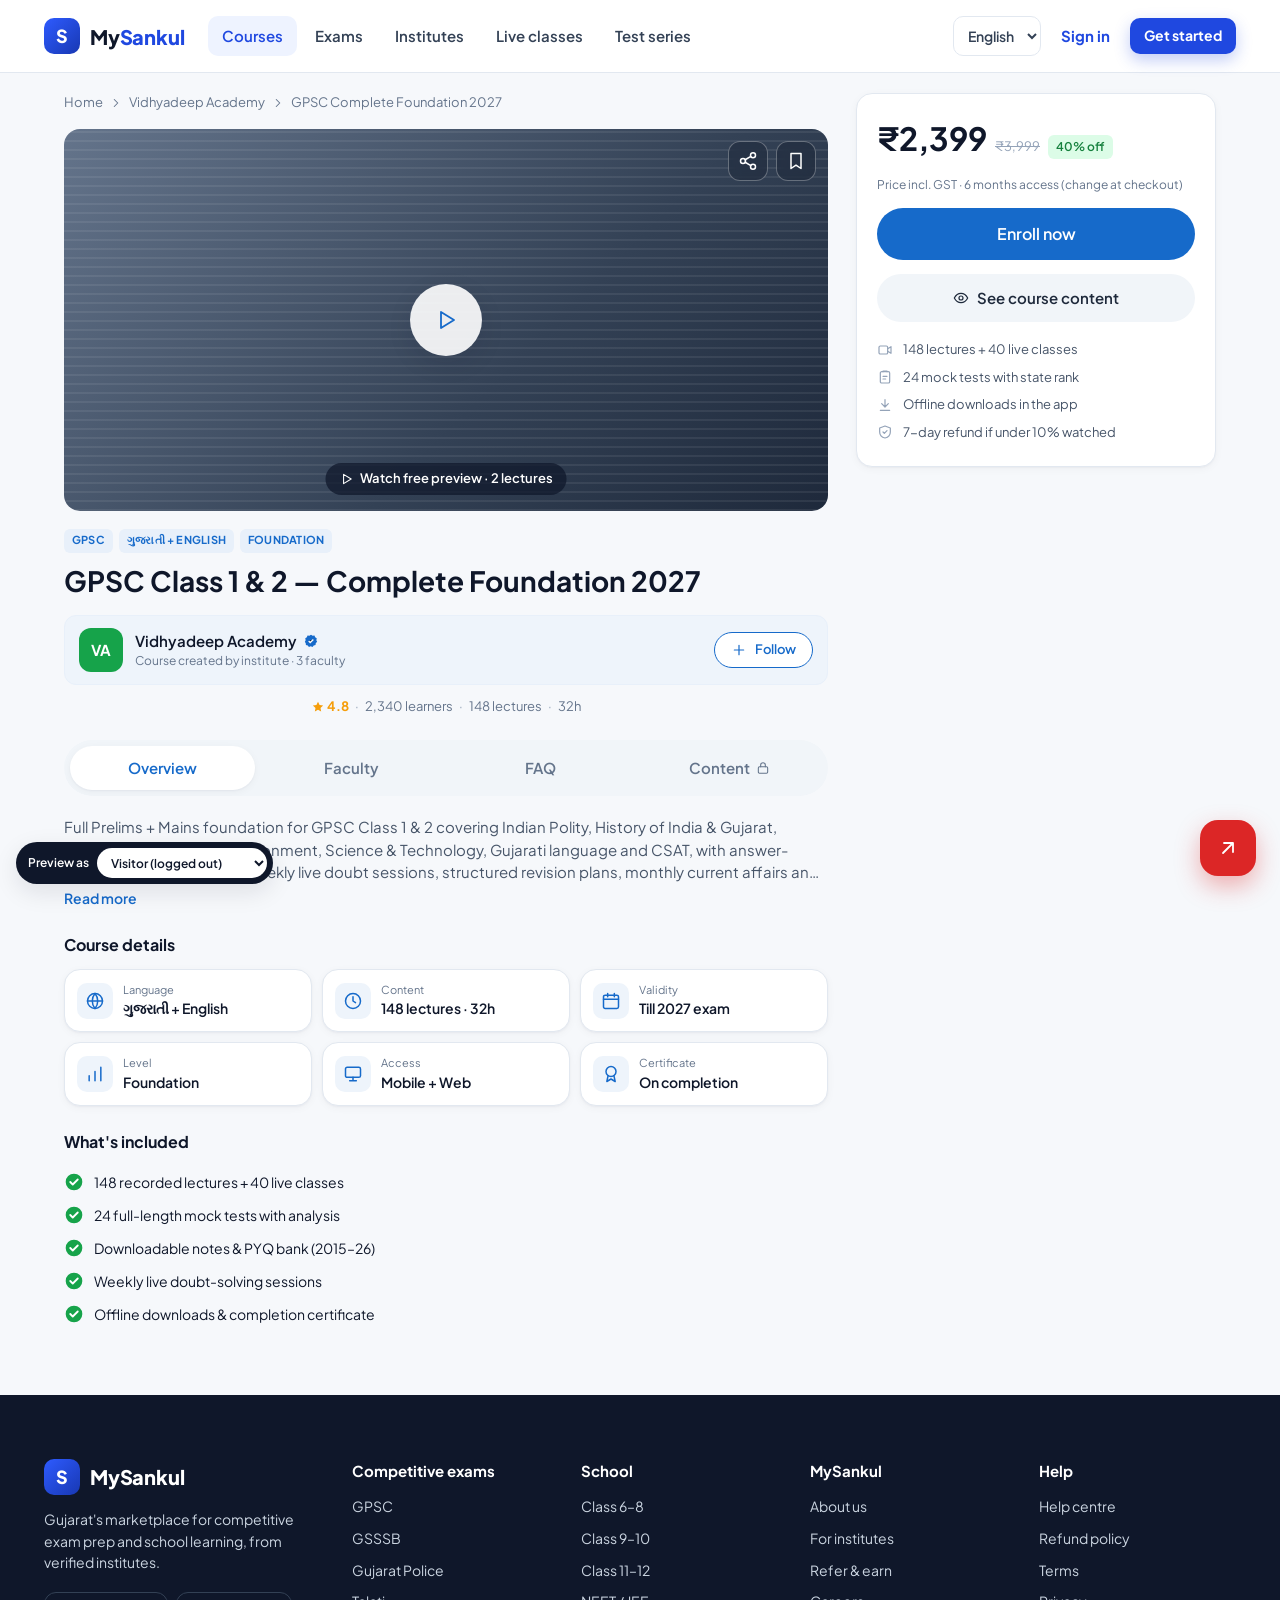
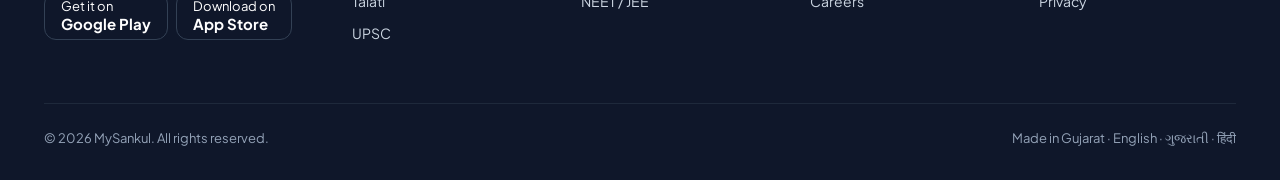
==== course.html @ 9d79526a "Add files via upload" ====
<!DOCTYPE html>
<html lang="en">
<head>
<meta charset="utf-8">
<meta name="viewport" content="width=device-width, initial-scale=1">
<title>GPSC Class 1 & 2 — Complete Foundation 2027 · MySankul</title>
<meta name="description" content="Live + recorded GPSC foundation course by Vidhyadeep Academy — 148 lectures, notes, mock tests.">
<link rel="preconnect" href="https://fonts.googleapis.com">
<link rel="preconnect" href="https://fonts.gstatic.com" crossorigin>
<link href="https://fonts.googleapis.com/css2?family=Plus+Jakarta+Sans:wght@400;500;600;700&display=swap" rel="stylesheet">
<style>
/* ==========================================================
   MySankul — App design system (web)
   Source of truth: MySankul student mobile app screens.
   Scope: profile.html, institute.html, signin.html ONLY.

   COLOR RULES (one system, no extras)
   - Blue   #166ACA  → every action: buttons, links, selected tabs, toggles, focus
   - Green  #15803D  → institute identity (header) + success (verified, paid, % off, valid till)
   - Red    #DC2626  → danger / failed / errors + SkillSankul entry point
   - Amber  #F59E0B  → ratings stars, pending, "Top rated", warnings
   - Purple #7C3AED  → "Purchased" state only
   - Slate  neutrals → all text, borders, surfaces
   TYPE: Plus Jakarta Sans · 12/13/14/16/18/20/24/28/32 (whole numbers) · 500/600/700
   ICONS: one line set · 24 grid · 1.8 stroke · round caps
   ========================================================== */

:root {
  /* Blue — primary action */
  --blue-50:  #EEF4FB;
  --blue-100: #E8F0FA;
  --blue-200: #D0E1F4;
  --blue-600: #166ACA;
  --blue-700: #1257A8;
  --blue-800: #0F4A8F;

  /* Green — institute + success */
  --green-50:  #E8F2EC;
  --green-100: #DCFCE7;
  --green-600: #16A34A;
  --green-700: #15803D;

  /* Red — danger */
  --red-50:  #FEF2F2;
  --red-100: #FEE2E2;
  --red-600: #DC2626;
  --red-700: #B91C1C;

  /* Amber — rating / pending / warning */
  --amber-50:  #FFFBEB;
  --amber-100: #FEF3C7;
  --amber-400: #FBBF24;
  --amber-500: #F59E0B;
  --amber-800: #92400E;

  /* Purple — purchased only */
  --purple-50:  #F5F3FF;
  --purple-600: #7C3AED;

  /* Slate — text, lines, surfaces */
  --slate-900: #0F172A;
  --slate-800: #1E293B;
  --slate-600: #475569;
  --slate-500: #64748B;
  --slate-400: #94A3B8;
  --slate-200: #E2E8F0;
  --slate-100: #F1F5F9;
  --bg:        #F6F8FB;
  --white:     #FFFFFF;

  --font: "Plus Jakarta Sans", system-ui, -apple-system, "Segoe UI", sans-serif;

  --r-8: 8px; --r-12: 12px; --r-16: 16px; --r-20: 20px; --pill: 999px;
  --shadow-card: 0 1px 2px rgba(15, 23, 42, .04), 0 2px 8px rgba(15, 23, 42, .04);
  --shadow-float: 0 8px 24px rgba(15, 23, 42, .10);
  --header-h: 72px;
  --container: 1200px;
}

*, *::before, *::after { box-sizing: border-box; }
[hidden] { display: none !important; }
html { -webkit-text-size-adjust: 100%; scroll-behavior: smooth; }
body { margin: 0; font-family: var(--font); font-size: 14px; line-height: 1.5; color: var(--slate-900); background: var(--bg); -webkit-font-smoothing: antialiased; }
img, svg { display: block; max-width: 100%; }
a { color: inherit; text-decoration: none; }
button { font: inherit; color: inherit; background: none; border: 0; cursor: pointer; padding: 0; }
input, select, textarea { font: inherit; color: inherit; }
h1, h2, h3, h4, p { margin: 0; }
ul { list-style: none; margin: 0; padding: 0; }
:focus-visible { outline: 3px solid var(--blue-200); outline-offset: 2px; border-radius: 8px; }
.sr-only { position: absolute; width: 1px; height: 1px; overflow: hidden; clip: rect(0 0 0 0); white-space: nowrap; }
.skip-link { position: absolute; left: 16px; top: -60px; z-index: 100; background: var(--slate-900); color: #fff; padding: 10px 16px; border-radius: var(--r-8); }
.skip-link:focus { top: 12px; }
.container { width: 100%; max-width: var(--container); margin: 0 auto; padding: 0 24px; }

/* ---------- Icons ---------- */
.icon { width: 20px; height: 20px; flex: none; fill: none; stroke: currentColor; stroke-width: 1.8; stroke-linecap: round; stroke-linejoin: round; }
.icon-14 { width: 14px; height: 14px; }
.icon-16 { width: 16px; height: 16px; }
.icon-24 { width: 24px; height: 24px; }
.star { color: var(--amber-500); fill: var(--amber-500); stroke: none; }
.tick { width: 16px; height: 16px; color: var(--blue-600); flex: none; } /* verified institute tick = blue, as in app */

/* ---------- Type ---------- */
.t-32 { font-size: 32px; line-height: 1.2; font-weight: 700; letter-spacing: -.01em; }
.t-28 { font-size: 28px; line-height: 1.25; font-weight: 700; letter-spacing: -.01em; }
.t-24 { font-size: 24px; line-height: 1.3; font-weight: 700; }
.t-20 { font-size: 20px; line-height: 1.35; font-weight: 700; }
.t-18 { font-size: 18px; line-height: 1.4; font-weight: 700; }
.t-16 { font-size: 16px; line-height: 1.45; font-weight: 600; }
.t-14 { font-size: 14px; }
.t-13 { font-size: 13px; }
.t-12 { font-size: 12px; }
.w-500 { font-weight: 500; } .w-600 { font-weight: 600; } .w-700 { font-weight: 700; }
.c-900 { color: var(--slate-900); } .c-600 { color: var(--slate-600); } .c-500 { color: var(--slate-500); } .c-400 { color: var(--slate-400); }
.c-blue { color: var(--blue-600); } .c-green { color: var(--green-700); } .c-red { color: var(--red-600); }
.sec-label { font-size: 12px; font-weight: 700; letter-spacing: .04em; text-transform: uppercase; color: var(--slate-500); }
.sec-rule { display: flex; align-items: center; gap: 12px; font-size: 16px; font-weight: 600; color: var(--blue-600); }
.sec-rule::before, .sec-rule::after { content: ""; flex: 1; height: 1px; background: var(--slate-200); }
.strike { text-decoration: line-through; color: var(--slate-400); font-size: 13px; }
.dot-sep::before { content: "·"; margin: 0 6px; color: var(--slate-400); }

/* ---------- Buttons (pill, as in app) ---------- */
.btn {
  display: inline-flex; align-items: center; justify-content: center; gap: 8px;
  height: 48px; padding: 0 24px; border-radius: var(--pill);
  font-size: 15px; font-weight: 600; white-space: nowrap;
  transition: background .15s ease, color .15s ease, border-color .15s ease, opacity .15s;
}
.btn:disabled, .btn[aria-disabled="true"] { cursor: not-allowed; }
.btn-primary { background: var(--blue-600); color: #fff; }
.btn-primary:hover:not(:disabled) { background: var(--blue-700); }
.btn-primary:disabled { background: var(--slate-100); color: var(--slate-400); }
.btn-soft { background: var(--slate-100); color: var(--slate-800); }
.btn-soft:hover { background: var(--slate-200); }
.btn-outline { background: #fff; color: var(--slate-800); border: 1px solid var(--slate-200); }
.btn-outline:hover { border-color: var(--blue-200); color: var(--blue-600); }
.btn-blue-outline { background: #fff; color: var(--blue-600); border: 1.5px solid var(--blue-600); }
.btn-danger { background: var(--red-600); color: #fff; }
.btn-danger:hover { background: var(--red-700); }
.btn-lg { height: 52px; font-size: 16px; }
.btn-sm { height: 36px; padding: 0 16px; font-size: 13px; }
.btn-block { width: 100%; }
.link { color: var(--blue-600); font-weight: 600; display: inline-flex; align-items: center; gap: 4px; }
.link:hover { text-decoration: underline; }
.link-red { color: var(--red-600); font-weight: 600; }

/* ---------- Status chips ---------- */
.chip-s {
  display: inline-flex; align-items: center; gap: 4px; height: 24px; padding: 0 8px; border-radius: 6px;
  font-size: 12px; font-weight: 600; white-space: nowrap;
}
.chip-s .icon { width: 14px; height: 14px; }
.chip-s.caps { text-transform: uppercase; letter-spacing: .02em; font-size: 11px; font-weight: 700; }
.s-green  { background: var(--green-100); color: var(--green-700); }
.s-blue   { background: var(--blue-100);  color: var(--blue-600); }
.s-purple { background: var(--purple-50); color: var(--purple-600); }
.s-red    { background: var(--red-100);   color: var(--red-600); }
.s-amber  { background: var(--amber-100); color: var(--amber-800); }
.s-gold   { background: var(--amber-400); color: #78350F; }
.s-slate  { background: var(--slate-100); color: var(--slate-600); }

/* Filter pills (All / Courses / …) */
.pills { display: flex; gap: 8px; flex-wrap: wrap; }
.pill {
  height: 36px; padding: 0 16px; border-radius: var(--pill); border: 1px solid var(--slate-200); background: #fff;
  font-size: 13px; font-weight: 600; color: var(--slate-600); display: inline-flex; align-items: center; gap: 6px;
}
.pill:hover { border-color: var(--blue-200); color: var(--blue-600); }
.pill[aria-pressed="true"] { background: var(--blue-600); border-color: var(--blue-600); color: #fff; }

/* Segmented tabs (Courses 42 / Faculty 12 …) */
.seg-tabs { display: flex; gap: 4px; padding: 6px; background: var(--slate-100); border-radius: var(--pill); overflow-x: auto; scrollbar-width: none; }
.seg-tabs::-webkit-scrollbar { display: none; }
.seg-tab {
  flex: 1; min-width: max-content; height: 44px; padding: 0 20px; border-radius: var(--pill);
  font-size: 15px; font-weight: 600; color: var(--slate-500); display: inline-flex; align-items: center; justify-content: center; gap: 6px;
}
.seg-tab .n { font-size: 13px; font-weight: 600; color: var(--slate-400); }
.seg-tab:hover { color: var(--slate-800); }
.seg-tab[aria-selected="true"] { background: #fff; color: var(--blue-600); box-shadow: var(--shadow-card); }
[role="tabpanel"][hidden] { display: none; }

/* ---------- Surfaces ---------- */
.card { background: #fff; border: 1px solid var(--slate-200); border-radius: var(--r-16); box-shadow: var(--shadow-card); }
.card-p { padding: 20px; }
.divider { height: 1px; background: var(--slate-200); border: 0; margin: 0; }

/* Initials tiles */
.tile {
  width: 44px; height: 44px; border-radius: var(--r-12); flex: none;
  display: grid; place-items: center; color: #fff; font-weight: 700; font-size: 15px;
  background: linear-gradient(160deg, #1E7FE0, var(--blue-700));
}
.tile.green { background: var(--green-600); }
.tile-sm { width: 22px; height: 22px; border-radius: 6px; font-size: 10px; }
.tile-lg { width: 64px; height: 64px; border-radius: var(--r-16); font-size: 22px; }
.tile-xl { width: 88px; height: 88px; border-radius: var(--r-20); font-size: 30px; }
.avatar { width: 40px; height: 40px; border-radius: 50%; flex: none; display: grid; place-items: center; font-weight: 700; font-size: 14px; background: var(--blue-100); color: var(--blue-600); }
.avatar-56 { width: 56px; height: 56px; font-size: 18px; }

/* Icon tile (menu rows) — single tint for every row */
.ic-tile { width: 36px; height: 36px; border-radius: 10px; display: grid; place-items: center; background: var(--blue-50); color: var(--blue-600); flex: none; }
.ic-tile.red { background: var(--red-50); color: var(--red-600); }
.ic-tile.green { background: var(--green-100); color: var(--green-700); }

/* Thumbnails */
.thumb-sq { width: 64px; height: 64px; border-radius: var(--r-12); flex: none; background: linear-gradient(160deg, #2A9BF0 0%, var(--blue-600) 55%, var(--blue-800) 100%); }
.cover {
  position: relative; overflow: hidden;
  background:
    repeating-linear-gradient(0deg, rgba(255,255,255,.07) 0 2px, transparent 2px 9px),
    linear-gradient(135deg, #64748B 0%, #334155 60%, #1E293B 100%);
}
.cover-blue { background: linear-gradient(160deg, #2A9BF0 0%, var(--blue-600) 55%, var(--blue-800) 100%); }

/* Progress */
.bar { height: 6px; border-radius: var(--pill); background: var(--slate-100); overflow: hidden; }
.bar > span { display: block; height: 100%; border-radius: inherit; background: var(--blue-600); }
.bar.green > span { background: var(--green-600); }

/* ---------- Forms ---------- */
.field { display: flex; flex-direction: column; gap: 6px; }
.field > label { font-size: 12px; font-weight: 600; color: var(--slate-600); text-transform: uppercase; letter-spacing: .03em; }
.field > label .req { color: var(--red-600); }
.input, .select {
  height: 48px; width: 100%; border: 1px solid var(--slate-200); border-radius: var(--r-12); background: #fff; padding: 0 14px;
  font-size: 15px; color: var(--slate-900); transition: border-color .15s, box-shadow .15s;
}
.input::placeholder { color: var(--slate-400); }
.input:focus, .select:focus { outline: none; border-color: var(--blue-600); box-shadow: 0 0 0 4px var(--blue-100); }
.input.is-error { border-color: var(--red-600); box-shadow: 0 0 0 4px var(--red-50); }
.input:disabled { background: var(--slate-100); color: var(--slate-500); }
.help { font-size: 12px; color: var(--slate-500); }
.help.err { color: var(--red-600); font-weight: 600; display: flex; gap: 4px; align-items: center; }
.search { position: relative; }
.search .icon { position: absolute; left: 14px; top: 50%; transform: translateY(-50%); color: var(--slate-400); }
.search .input { padding-left: 44px; }

.switch { position: relative; width: 44px; height: 26px; flex: none; }
.switch input { position: absolute; inset: 0; opacity: 0; margin: 0; cursor: pointer; z-index: 1; }
.switch span { position: absolute; inset: 0; border-radius: var(--pill); background: var(--slate-200); transition: background .15s; }
.switch span::after { content: ""; position: absolute; top: 3px; left: 3px; width: 20px; height: 20px; border-radius: 50%; background: #fff; box-shadow: 0 1px 2px rgba(15,23,42,.2); transition: transform .15s; }
.switch input:checked + span { background: var(--blue-600); }
.switch input:checked + span::after { transform: translateX(18px); }
.switch input:focus-visible + span { outline: 3px solid var(--blue-200); outline-offset: 2px; }

/* ---------- Header (these pages) ---------- */
.hdr { position: sticky; top: 0; z-index: 50; background: #fff; border-bottom: 1px solid var(--slate-200); }
.hdr .container { height: var(--header-h); display: flex; align-items: center; gap: 24px; }
.brand { display: flex; align-items: center; gap: 10px; font-size: 18px; font-weight: 700; color: var(--slate-900); }
.brand-mark { width: 32px; height: 32px; border-radius: 10px; background: var(--blue-600); color: #fff; display: grid; place-items: center; font-size: 16px; font-weight: 700; }
.hdr-nav { display: flex; gap: 4px; }
.hdr-nav a { height: 40px; padding: 0 14px; border-radius: var(--pill); display: inline-flex; align-items: center; font-size: 14px; font-weight: 600; color: var(--slate-600); }
.hdr-nav a:hover { background: var(--slate-100); color: var(--slate-900); }
.hdr-nav a[aria-current="page"] { background: var(--blue-50); color: var(--blue-600); }
.hdr-search { flex: 1; max-width: 380px; }
.hdr-search .input { height: 40px; border-radius: var(--pill); background: var(--bg); font-size: 14px; }
.hdr-actions { margin-left: auto; display: flex; align-items: center; gap: 8px; }
.icon-btn { width: 40px; height: 40px; border-radius: 50%; display: grid; place-items: center; color: var(--slate-600); position: relative; }
.icon-btn:hover { background: var(--slate-100); }
.icon-btn .badge-dot { position: absolute; top: 9px; right: 10px; width: 8px; height: 8px; border-radius: 50%; background: var(--red-600); border: 2px solid #fff; }
.hdr .avatar { width: 36px; height: 36px; background: var(--blue-600); color: #fff; }

/* ---------- Toast (3 variants, as in app) ---------- */
.toast {
  position: fixed; left: 50%; bottom: 24px; z-index: 120; transform: translate(-50%, 16px); opacity: 0; pointer-events: none;
  display: flex; align-items: center; gap: 10px; max-width: calc(100% - 32px); width: max-content;
  padding: 12px 16px; border-radius: var(--r-12); font-size: 14px; font-weight: 600; box-shadow: var(--shadow-float);
  transition: opacity .2s, transform .2s;
}
.toast.show { opacity: 1; transform: translate(-50%, 0); }
.toast.success { background: var(--green-700); color: #fff; }
.toast.warn { background: var(--amber-100); color: var(--amber-800); border: 1px solid #FDE68A; }
.toast.error { background: var(--red-100); color: var(--red-700); border: 1px solid #FECACA; }
.toast.info { background: var(--slate-900); color: #fff; }

/* ---------- Sheet / modal (bottom sheet on mobile) ---------- */
.sheet-bg { position: fixed; inset: 0; z-index: 100; background: rgba(15, 23, 42, .45); display: none; align-items: center; justify-content: center; padding: 16px; }
.sheet-bg.open { display: flex; }
.sheet { width: 100%; max-width: 440px; background: #fff; border-radius: var(--r-20); padding: 28px 24px 24px; text-align: center; box-shadow: var(--shadow-float); animation: sheetIn .22s ease; max-height: calc(100vh - 32px); overflow: auto; }
.sheet.left { text-align: left; }
.sheet .warn-ic { width: 56px; height: 56px; border-radius: 16px; margin: 0 auto 16px; display: grid; place-items: center; background: var(--red-50); color: var(--red-600); }
.sheet h2 { font-size: 20px; font-weight: 700; }
.sheet p.body { font-size: 14px; color: var(--slate-600); margin-top: 8px; }
.sheet .note { margin-top: 16px; padding: 12px 14px; border-radius: var(--r-12); background: var(--red-50); color: var(--red-700); font-size: 13px; font-weight: 600; border: 1px solid var(--red-100); }
.sheet .actions { display: flex; flex-direction: column; gap: 10px; margin-top: 20px; }
@keyframes sheetIn { from { opacity: 0; transform: translateY(12px); } to { opacity: 1; transform: none; } }
@media (max-width: 600px) {
  .sheet-bg { align-items: flex-end; padding: 0; }
  .sheet { max-width: none; border-radius: 24px 24px 0 0; padding-bottom: 32px; }
  .sheet::before { content: ""; display: block; width: 40px; height: 4px; border-radius: 4px; background: var(--slate-200); margin: -12px auto 20px; }
}

/* SkillSankul entry (red) */
.fab { position: fixed; right: 24px; bottom: 24px; z-index: 40; width: 56px; height: 56px; border-radius: 18px; background: var(--red-600); color: #fff; display: grid; place-items: center; box-shadow: 0 10px 24px rgba(220, 38, 38, .35); }
.fab:hover { background: var(--red-700); }

@media (max-width: 960px) {
  .hdr-nav, .hdr-search { display: none; }
}
@media (max-width: 600px) {
  .container { padding: 0 16px; }
  .fab { right: 16px; bottom: 16px; }
}
@media (prefers-reduced-motion: reduce) {
  *, *::before, *::after { animation: none !important; transition: none !important; scroll-behavior: auto !important; }
}

</style>
<style>
  /* ===== Default site header + footer (identical to index.html) — shown to logged-out visitors ===== */
  .lg { --brand-50: #EEF3FF; --brand-200: #B9CCFF; --brand-500: #2E5BFF; --brand-600: #1F48E0; --brand-700: #1838B3; --ink-900: #0F172A; --ink-700: #334155; --ink-500: #64748B; --line: #E2E8F0; --line-soft: #EEF2F7; font-family: var(--font); line-height: 1.55; }
  .lg .container { width: 100%; max-width: 1240px; margin: 0 auto; padding: 0 24px; }
  .lg.site-header { position: sticky; top: 0; z-index: 50; background: rgba(255,255,255,.92); backdrop-filter: saturate(180%) blur(12px); -webkit-backdrop-filter: saturate(180%) blur(12px); border-bottom: 1px solid var(--line); }
  .lg.site-header .container { display: flex; align-items: center; gap: 24px; height: 72px; position: relative; }
  .lg .logo { display: flex; align-items: center; gap: 10px; font-weight: 800; font-size: 20px; letter-spacing: -.01em; color: var(--ink-900); }
  .lg .logo-mark { width: 36px; height: 36px; border-radius: 10px; background: linear-gradient(135deg, var(--brand-500), var(--brand-700)); display: grid; place-items: center; color: #fff; font-size: 18px; font-weight: 800; }
  .lg .logo span b { color: var(--brand-600); font-weight: 800; }
  .lg .main-nav { display: flex; gap: 4px; }
  .lg .main-nav a { height: 40px; display: inline-flex; align-items: center; padding: 0 14px; border-radius: 10px; font-size: 15px; font-weight: 600; color: var(--ink-700); }
  .lg .main-nav a:hover { background: var(--line-soft); color: var(--ink-900); }
  .lg .main-nav a[aria-current="page"] { color: var(--brand-600); background: var(--brand-50); }
  .lg .header-actions { display: flex; align-items: center; gap: 8px; margin-left: auto; }
  .lg .icon-btn { width: 44px; height: 44px; border-radius: 12px; display: grid; place-items: center; color: var(--ink-700); }
  .lg .icon-btn:hover { background: var(--line-soft); }
  .lg .lang-select { height: 40px; border: 1px solid var(--line); border-radius: 10px; background: #fff; padding: 0 10px; font-size: 14px; font-weight: 600; color: var(--ink-700); }
  .lg .menu-toggle { display: none; }
  .lg .btn { display: inline-flex; align-items: center; justify-content: center; gap: 8px; height: 44px; padding: 0 20px; border-radius: 12px; font-size: 15px; font-weight: 700; white-space: nowrap; transition: background .15s, color .15s; }
  .lg .btn-primary { background: var(--brand-600); color: #fff; box-shadow: 0 6px 16px rgba(31,72,224,.28); }
  .lg .btn-primary:hover { background: var(--brand-700); }
  .lg .btn-ghost { color: var(--brand-600); padding: 0 12px; background: none; }
  .lg .btn-ghost:hover { background: var(--brand-50); }
  .lg .btn-sm { height: 36px; padding: 0 14px; font-size: 14px; border-radius: 10px; }

  .lg.site-footer { background: #0F172A; color: #CBD5E1; padding: 64px 0 32px; font-size: 15px; }
  .lg .footer-grid { display: grid; grid-template-columns: 1.4fr repeat(4, 1fr); gap: 32px; }
  .lg.site-footer h4 { color: #fff; font-size: 15px; font-weight: 700; margin-bottom: 14px; }
  .lg.site-footer li { margin-bottom: 10px; font-size: 14px; }
  .lg.site-footer a:hover { color: #fff; }
  .lg.site-footer .logo { color: #fff; }
  .lg .footer-bottom { margin-top: 48px; padding-top: 24px; border-top: 1px solid #1E293B; display: flex; justify-content: space-between; gap: 16px; flex-wrap: wrap; font-size: 13px; color: #94A3B8; }
  .lg .store-btn { display: inline-flex; align-items: center; gap: 10px; height: 48px; padding: 0 16px; border-radius: 12px; border: 1px solid #334155; color: #fff; font-size: 13px; line-height: 1.2; }
  .lg .store-btn:hover { border-color: #64748B; }
  .lg .store-btn b { display: block; font-size: 15px; }

  /* signed-in variant (identical to home.html header) */
  .lg .header-search { flex: 1; max-width: 420px; position: relative; }
  .lg .header-search input { width: 100%; height: 44px; border-radius: 12px; border: 1px solid var(--line); background: #F6F8FC; padding: 0 16px 0 44px; font-size: 14px; }
  .lg .header-search input:focus { outline: none; border-color: var(--brand-500); background: #fff; box-shadow: 0 0 0 4px var(--brand-50); }
  .lg .header-search .icon { position: absolute; left: 14px; top: 12px; color: #94A3B8; }
  .lg .icon-btn { position: relative; }
  .lg .icon-btn .dot { position: absolute; top: 10px; right: 11px; width: 8px; height: 8px; border-radius: 50%; background: #E5383B; border: 2px solid #fff; }
  .lg .avatar { width: 40px; height: 40px; border-radius: 50%; flex: none; background: linear-gradient(135deg, var(--brand-500), var(--brand-700)); color: #fff; display: grid; place-items: center; font-weight: 800; font-size: 14px; }

  @media (max-width: 1080px) {
    .lg .header-search { display: none; }
    .lg .footer-grid { grid-template-columns: 1fr 1fr 1fr; }
    .lg .footer-grid > :first-child { grid-column: 1 / -1; }
  }
  @media (max-width: 860px) {
    .lg .main-nav { display: none; }
    .lg .main-nav.open { display: flex; flex-direction: column; position: absolute; top: 72px; left: 0; right: 0; background: #fff; padding: 12px 16px 20px; border-bottom: 1px solid var(--line); box-shadow: 0 6px 20px rgba(15,23,42,.08); }
    .lg .main-nav.open a { height: 48px; }
    .lg .menu-toggle { display: grid; }
    .lg .lang-select { display: none; }
  }
  @media (max-width: 600px) {
    .lg .container { padding: 0 16px; }
    .lg .footer-grid { grid-template-columns: 1fr 1fr; }
    .lg.site-header .container { gap: 12px; }
    .lg .header-actions .btn-ghost { padding: 0 8px; }
    .lg .header-actions .btn-primary { display: none; }
    .lg .header-actions .hide-sm { display: none; }
  }
</style>
<style>
  /* role visibility: visitor = logged out · member = signed in, not bought · student = enrolled */
  body.role-visitor [data-role]:not([data-role~="visitor"]),
  body.role-member  [data-role]:not([data-role~="member"]),
  body.role-student [data-role]:not([data-role~="student"]) { display: none !important; }

  .page { display: grid; grid-template-columns: minmax(0, 1fr) 360px; gap: 28px; padding-top: 20px; padding-bottom: 120px; align-items: start; }
  .crumbs { display: flex; gap: 6px; align-items: center; flex-wrap: wrap; font-size: 13px; color: var(--slate-500); margin-bottom: 16px; }
  .crumbs a:hover { color: var(--blue-600); }

  /* Hero cover */
  .hero { position: relative; aspect-ratio: 16 / 8; border-radius: var(--r-16); overflow: hidden; }
  .hero .cover { position: absolute; inset: 0; }
  .hero .play { position: absolute; left: 50%; top: 50%; transform: translate(-50%, -50%); width: 72px; height: 72px; border-radius: 50%; background: rgba(255,255,255,.9); color: var(--blue-600); display: grid; place-items: center; box-shadow: var(--shadow-float); }
  .hero .play:hover { background: #fff; }
  .hero .prev { position: absolute; left: 50%; bottom: 16px; transform: translateX(-50%); height: 32px; padding: 0 14px; border-radius: var(--pill); background: rgba(15,23,42,.72); color: #fff; font-size: 13px; font-weight: 600; display: inline-flex; align-items: center; gap: 6px; white-space: nowrap; }
  .hero .tools { position: absolute; top: 12px; right: 12px; display: flex; gap: 8px; }
  .glass { width: 40px; height: 40px; border-radius: 12px; display: grid; place-items: center; color: #fff; background: rgba(15,23,42,.35); border: 1px solid rgba(255,255,255,.3); backdrop-filter: blur(6px); }
  .glass[aria-pressed="true"] { color: #fff; background: var(--blue-600); border-color: var(--blue-600); }

  .tags { display: flex; gap: 6px; flex-wrap: wrap; margin: 18px 0 10px; }
  h1.title { font-size: 28px; line-height: 1.3; font-weight: 700; }
  .inst { display: flex; align-items: center; gap: 12px; padding: 12px 14px; margin-top: 16px; border-radius: var(--r-12); background: var(--blue-50); border: 1px solid var(--blue-100); }
  .inst .grow { flex: 1; min-width: 0; }
  .inst .n { display: flex; align-items: center; gap: 6px; font-size: 15px; font-weight: 600; }
  .inst .s { font-size: 12px; color: var(--slate-500); }
  .follow-sm[aria-pressed="true"] { background: var(--blue-600); color: #fff; border-color: var(--blue-600); }
  .meta { display: flex; justify-content: center; flex-wrap: wrap; font-size: 13px; color: var(--slate-500); margin-top: 12px; }
  .meta .r { color: var(--amber-500); font-weight: 700; display: inline-flex; align-items: center; gap: 2px; }

  .tabs-wrap { margin: 24px 0 20px; }
  .seg-tab .icon { width: 14px; height: 14px; }

  /* Overview */
  .desc { font-size: 15px; color: var(--slate-600); }
  .desc.clamp { display: -webkit-box; -webkit-line-clamp: 3; -webkit-box-orient: vertical; overflow: hidden; }
  .h-sec { font-size: 16px; font-weight: 700; margin: 24px 0 12px; }
  .dgrid { display: grid; grid-template-columns: repeat(3, 1fr); gap: 10px; }
  .dcell { display: flex; gap: 10px; align-items: center; padding: 12px; }
  .dcell .l { font-size: 11px; color: var(--slate-500); }
  .dcell .v { font-size: 14px; font-weight: 600; }
  .checks li { display: flex; gap: 10px; align-items: center; padding: 6px 0; font-size: 14px; }
  .checks .icon { color: var(--green-600); width: 20px; height: 20px; }

  /* Faculty */
  .fac { display: grid; grid-template-columns: repeat(2, 1fr); gap: 12px; }
  .fac .card { display: flex; gap: 12px; align-items: center; padding: 14px; }
  .fac .avatar { width: 48px; height: 48px; }
  .fac .link { margin-left: auto; }

  /* FAQ */
  details.faq { border-top: 1px solid var(--slate-100); }
  details.faq:first-child { border-top: 0; }
  details.faq summary { list-style: none; cursor: pointer; padding: 16px; display: flex; justify-content: space-between; gap: 12px; align-items: center; font-size: 14px; font-weight: 600; }
  details.faq summary::-webkit-details-marker { display: none; }
  details.faq summary .icon { color: var(--slate-400); transition: transform .2s; }
  details.faq[open] summary .icon { transform: rotate(180deg); }
  details.faq p { padding: 0 16px 16px; font-size: 14px; color: var(--slate-600); }

  /* Curriculum preview (visitor / member) */
  .sum { display: flex; flex-wrap: wrap; gap: 8px; margin-bottom: 14px; }
  .sum span { display: inline-flex; align-items: center; gap: 6px; height: 32px; padding: 0 12px; border-radius: var(--pill); background: #fff; border: 1px solid var(--slate-200); font-size: 13px; font-weight: 600; color: var(--slate-600); }
  .sum .icon { color: var(--blue-600); width: 16px; height: 16px; }
  .unlock { display: flex; gap: 14px; align-items: center; padding: 16px; margin-bottom: 14px; background: var(--blue-50); border-color: var(--blue-100); }
  .unlock .grow { flex: 1; }
  details.subj { border-top: 1px solid var(--slate-100); }
  details.subj:first-child { border-top: 0; }
  details.subj > summary { list-style: none; cursor: pointer; display: flex; gap: 12px; align-items: center; padding: 14px 16px; }
  details.subj > summary::-webkit-details-marker { display: none; }
  details.subj > summary .grow { flex: 1; }
  details.subj > summary .chev { color: var(--slate-400); transition: transform .2s; }
  details.subj[open] > summary .chev { transform: rotate(180deg); }
  .lec { display: flex; align-items: center; gap: 12px; padding: 10px 16px 10px 64px; font-size: 14px; }
  .lec .grow { flex: 1; min-width: 0; }
  .lec .d { font-size: 12px; color: var(--slate-500); }
  .lec .lk { color: var(--slate-400); }
  .lec.free { color: var(--blue-600); cursor: pointer; }
  .lec.free:hover { background: var(--blue-50); }
  .lec + .lec { border-top: 1px dashed var(--slate-100); }
  .subj .more { display: flex; gap: 6px; align-items: center; padding: 8px 16px 14px 64px; font-size: 12px; color: var(--slate-500); }

  /* Enrolled workspace */
  .access { display: flex; align-items: center; gap: 12px; padding: 12px 14px; border-radius: var(--r-12); margin-bottom: 14px; }
  .access .grow { flex: 1; }
  .access .t { font-size: 14px; font-weight: 600; }
  .access .s { font-size: 12px; }
  .access.ok { background: var(--blue-50); border: 1px solid var(--blue-100); }
  .access.ok .ic-tile { background: var(--blue-600); color: #fff; }
  .access.ok .s { color: var(--slate-500); }
  .access.warn { background: var(--amber-100); border: 1px solid #FDE68A; color: var(--amber-800); }
  .access.warn .ic-tile { background: var(--amber-500); color: #fff; }
  .access.danger { background: var(--red-600); color: #fff; flex-wrap: wrap; }
  .access.danger .ic-tile { background: rgba(255,255,255,.2); color: #fff; }
  .access.danger .btn { background: #fff; color: var(--red-600); }
  .access .stats3 { display: flex; gap: 24px; width: 100%; padding: 8px 0 0 48px; }
  .access .stats3 b { display: block; font-size: 16px; }
  .access .stats3 span { font-size: 11px; opacity: .85; text-transform: uppercase; letter-spacing: .04em; }
  .ws-tabs { margin-bottom: 14px; }
  .ws-tabs .seg-tab { height: 40px; font-size: 14px; }
  .toggle2 { display: grid; grid-template-columns: 1fr 1fr; padding: 4px; border-radius: var(--pill); background: var(--slate-100); margin: 14px 0 12px; }
  .toggle2 button { height: 40px; border-radius: var(--pill); font-size: 14px; font-weight: 600; color: var(--slate-500); }
  .toggle2 button[aria-pressed="true"] { background: var(--blue-600); color: #fff; }
  .row-h { display: flex; justify-content: space-between; align-items: center; gap: 12px; margin: 4px 0 10px; }
  .prog-mini { display: flex; align-items: center; gap: 8px; font-size: 12px; color: var(--slate-500); }
  .prog-mini .bar { width: 64px; }
  .livecard { overflow: hidden; margin-bottom: 16px; }
  .livecard .scr { position: relative; aspect-ratio: 16/7; max-height: 240px; width: 100%; background: radial-gradient(60% 90% at 50% 100%, #1E4E8C 0%, var(--slate-900) 70%); display: grid; place-items: center; color: rgba(255,255,255,.85); }
  .livecard .scr .chip-s { position: absolute; top: 12px; left: 12px; }
  .livecard .scr .vw { position: absolute; top: 12px; right: 12px; display: inline-flex; gap: 4px; align-items: center; font-size: 12px; font-weight: 600; color: #fff; }
  .livecard .in { padding: 14px 16px 16px; display: grid; gap: 12px; }
  .list { display: grid; gap: 10px; }
  .item { display: flex; align-items: center; gap: 12px; padding: 12px 14px; position: relative; overflow: hidden; width: 100%; text-align: left; }
  button.item:hover, a.item:hover { border-color: var(--blue-200); }
  .item .grow { flex: 1; min-width: 0; }
  .item .t { font-size: 14px; font-weight: 600; white-space: nowrap; overflow: hidden; text-overflow: ellipsis; }
  .item .s { font-size: 12px; color: var(--slate-500); }
  .item .s .ok { color: var(--green-700); font-weight: 600; }
  .item .pbar { position: absolute; left: 0; bottom: 0; height: 3px; background: var(--blue-600); border-radius: 0 3px 3px 0; }
  .vtile { width: 40px; height: 40px; border-radius: 10px; flex: none; display: grid; place-items: center; color: #fff; background: linear-gradient(160deg, #2A9BF0, var(--blue-700)); }
  .ftile { width: 40px; height: 40px; border-radius: 10px; flex: none; display: grid; place-items: center; background: var(--blue-50); color: var(--blue-600); }
  .done { color: var(--green-600); }
  .ptrail { display: flex; gap: 6px; align-items: center; font-size: 12px; margin-bottom: 8px; }
  .ptrail button { color: var(--blue-600); font-weight: 600; }
  .sched { overflow: hidden; margin-bottom: 12px; }
  .sched .hd, .sched .r { display: grid; grid-template-columns: 64px 1fr 120px; gap: 12px; align-items: center; padding: 10px 16px; }
  .sched .hd { background: var(--bg); font-size: 11px; font-weight: 700; letter-spacing: .04em; text-transform: uppercase; color: var(--slate-500); }
  .sched .r + .r { border-top: 1px solid var(--slate-100); }
  .sched .dt { font-size: 11px; color: var(--slate-500); line-height: 1.2; }
  .sched .dt b { display: block; font-size: 18px; color: var(--blue-600); }
  .sched .tm { font-size: 13px; text-align: right; color: var(--slate-600); }
  .info-card { padding: 16px; margin-bottom: 12px; }
  .info-card h3 { display: flex; gap: 10px; align-items: center; font-size: 15px; font-weight: 700; margin-bottom: 10px; }
  .kv div { display: flex; justify-content: space-between; gap: 12px; padding: 8px 0; font-size: 14px; border-top: 1px solid var(--slate-100); }
  .kv div:first-child { border-top: 0; }
  .kv span { color: var(--slate-500); }
  .kv b { font-weight: 600; text-align: right; }
  .empty { text-align: center; padding: 28px 16px; color: var(--slate-500); font-size: 14px; }

  /* Side card */
  .side { position: sticky; top: calc(var(--header-h) + 20px); display: grid; gap: 14px; }
  .buy { padding: 20px; display: grid; gap: 14px; }
  .buy .p { display: flex; align-items: baseline; gap: 8px; }
  .buy .p b { font-size: 32px; font-weight: 700; }
  .buy ul li { display: flex; gap: 10px; align-items: center; font-size: 13px; color: var(--slate-600); padding: 4px 0; }
  .buy ul .icon { color: var(--slate-400); width: 16px; height: 16px; }
  .prog-card { padding: 20px; display: grid; gap: 12px; }
  .ring { width: 64px; height: 64px; border-radius: 50%; background: conic-gradient(var(--blue-600) calc(var(--p) * 1%), var(--slate-100) 0); display: grid; place-items: center; flex: none; }
  .ring span { width: 50px; height: 50px; border-radius: 50%; background: #fff; display: grid; place-items: center; font-size: 14px; font-weight: 700; }

  /* Mobile bottom bars (as in app) */
  .bottom { display: none; position: fixed; left: 0; right: 0; bottom: 0; z-index: 45; background: #fff; border-top: 1px solid var(--slate-200); padding: 12px 16px calc(12px + env(safe-area-inset-bottom)); box-shadow: 0 -6px 20px rgba(15,23,42,.06); align-items: center; gap: 10px; }
  .bottom .p b { font-size: 20px; font-weight: 700; }
  .bottom .grow { flex: 1; min-width: 0; }
  .cw { display: flex; align-items: center; gap: 12px; padding: 10px 12px; }
  .cw .grow { flex: 1; min-width: 0; }
  .cw .l { font-size: 10px; font-weight: 700; letter-spacing: .06em; text-transform: uppercase; color: var(--slate-400); }
  .cw .t { font-size: 14px; font-weight: 600; white-space: nowrap; overflow: hidden; text-overflow: ellipsis; }

  /* Plan sheet */
  .plans { display: grid; gap: 10px; margin-top: 16px; text-align: left; }
  .plan { position: relative; display: flex; align-items: center; gap: 12px; padding: 14px; border: 1.5px solid var(--slate-200); border-radius: var(--r-12); cursor: pointer; }
  .plan input { position: absolute; opacity: 0; }
  .plan .rd { width: 20px; height: 20px; border-radius: 50%; border: 2px solid var(--slate-200); flex: none; }
  .plan:has(input:checked) { border-color: var(--blue-600); background: var(--blue-50); }
  .plan:has(input:checked) .rd { border-color: var(--blue-600); background: var(--blue-600); box-shadow: inset 0 0 0 3px #fff; }
  .plan input:focus-visible ~ .rd { outline: 3px solid var(--blue-200); outline-offset: 2px; }
  .plan .grow { flex: 1; }
  .plan .t { font-size: 15px; font-weight: 700; }
  .plan .s { font-size: 12px; color: var(--slate-500); }
  .plan .pr { text-align: right; }
  .plan .pr b { display: block; font-size: 16px; }
  .plan .pr span { font-size: 11px; color: var(--slate-500); }
  .plan .bv { position: absolute; top: -10px; left: 50%; transform: translateX(-50%); }
  .addon { display: flex; align-items: center; gap: 10px; padding: 12px 14px; border-radius: var(--r-12); background: var(--bg); font-size: 13px; cursor: pointer; text-align: left; }
  .addon input { width: 18px; height: 18px; accent-color: var(--blue-600); }
  .keep { padding: 12px 14px; border-radius: var(--r-12); background: var(--green-50); border: 1px solid var(--green-100); text-align: left; font-size: 13px; }
  .keep li { display: flex; gap: 8px; align-items: center; padding: 3px 0; }
  .keep .icon { color: var(--green-600); width: 16px; height: 16px; }
  .total { display: flex; justify-content: space-between; align-items: center; font-size: 14px; font-weight: 600; margin-top: 4px; }
  .total b { font-size: 22px; color: var(--blue-600); }

  /* Faculty sheet */
  .fs-top { display: flex; gap: 14px; align-items: center; }
  .fs-top .avatar { width: 56px; height: 56px; font-size: 18px; }
  .chipline { display: flex; gap: 6px; flex-wrap: wrap; }

  .proto { position: fixed; left: 16px; bottom: 16px; z-index: 110; display: flex; align-items: center; gap: 8px; padding: 6px 6px 6px 12px; border-radius: var(--pill); background: var(--slate-900); color: #fff; font-size: 12px; font-weight: 600; box-shadow: var(--shadow-float); }
  .proto select { height: 30px; border-radius: var(--pill); border: 0; padding: 0 10px; font-size: 12px; font-weight: 600; background: #fff; color: var(--slate-900); }

  body.role-visitor .page { padding-bottom: 64px; }
  body.role-visitor .side { top: 92px; }
  @media (max-width: 1080px) {
    body.role-visitor, body.role-member { padding-bottom: 84px; }
    .page { grid-template-columns: minmax(0, 1fr); }
    .side { display: none; }
    .bottom { display: flex; }
    .fab { bottom: 96px; }
    .proto { bottom: 92px; }
  }
  @media (max-width: 760px) {
    .dgrid { grid-template-columns: 1fr 1fr; }
    .fac { grid-template-columns: 1fr; }
    .hero { aspect-ratio: 16 / 10; border-radius: 0; margin: -20px -16px 0; }
    h1.title { font-size: 22px; }
    .crumbs { display: none; }
    .sched .hd, .sched .r { grid-template-columns: 52px 1fr 92px; padding: 10px 12px; }
    .lec { padding-left: 16px; }
    .subj .more { padding-left: 16px; }
    .ws-tabs .seg-tab { padding: 0 8px; font-size: 13px; }
    #main-tabs { gap: 0; padding: 4px; }
    #main-tabs .seg-tab { padding: 0 8px; font-size: 14px; height: 40px; }
    .proto span { display: none; }
  }
</style>
</head>
<body class="role-visitor" data-nav="courses" data-unav="learn">
<a class="skip-link" href="#main">Skip to content</a>

<header class="lg site-header" data-role="visitor">
  <div class="container">
    <button class="icon-btn menu-toggle" data-lg-menu aria-controls="lg-nav" aria-expanded="false" aria-label="Open menu"><svg class="icon"><use href="#i-menu"/></svg></button>
    <a href="index.html" class="logo" aria-label="MySankul home"><span class="logo-mark">S</span><span>My<b>Sankul</b></span></a>
    <nav class="main-nav" id="lg-nav" aria-label="Primary">
      <a href="index.html#courses" data-nav="courses">Courses</a>
      <a href="index.html#exams" data-nav="exams">Exams</a>
      <a href="index.html#institutes" data-nav="institutes">Institutes</a>
      <a href="index.html#live" data-nav="live">Live classes</a>
      <a href="index.html#tests" data-nav="tests">Test series</a>
    </nav>
    <div class="header-actions">
      <label class="sr-only" for="lg-lang">Language</label>
      <select id="lg-lang" class="lang-select"><option>English</option><option>ગુજરાતી</option><option>हिंदी</option></select>
      <a href="signin.html" class="btn btn-ghost" data-signin>Sign in</a>
      <a href="signin.html" class="btn btn-primary btn-sm" data-signin>Get started</a>
    </div>
  </div>
</header>

<header class="lg site-header" data-role="member student">
  <div class="container">
    <button class="icon-btn menu-toggle" data-lg-menu aria-controls="lg-unav" aria-expanded="false" aria-label="Open menu"><svg class="icon"><use href="#i-menu"/></svg></button>
    <a href="home.html" class="logo" aria-label="MySankul home"><span class="logo-mark">S</span><span>My<b>Sankul</b></span></a>
    <nav class="main-nav" id="lg-unav" aria-label="Primary">
      <a href="home.html" data-unav="home">Home</a>
      <a href="home.html#live" data-unav="live">Live Classes</a>
      <a href="home.html#learn" data-unav="learn">Learn</a>
      <a href="home.html#tests" data-unav="tests">Tests</a>
    </nav>
    <form class="header-search" role="search" onsubmit="event.preventDefault()">
      <label for="lg-q" class="sr-only">Search</label>
      <svg class="icon"><use href="#i-search"/></svg>
      <input id="lg-q" type="search" placeholder="Search courses, exams, institutes">
    </form>
    <div class="header-actions">
      <a href="profile.html#downloads" class="icon-btn hide-sm" aria-label="Downloads"><svg class="icon"><use href="#i-download"/></svg></a>
      <button class="icon-btn" aria-label="Notifications, 3 unread"><svg class="icon"><use href="#i-bell"/></svg><span class="dot"></span></button>
      <a href="profile.html" class="avatar" aria-label="Your profile">RP</a>
    </div>
  </div>
</header>
<script>
  // Default header: mobile menu + "Sign in" returns the visitor to this page, signed in
  (function () {
    if (window.__lgInit) return; window.__lgInit = true;
    document.querySelectorAll('[data-lg-menu]').forEach(t => {
      const n = document.getElementById(t.getAttribute('aria-controls'));
      t.addEventListener('click', () => { const o = t.getAttribute('aria-expanded') !== 'true'; t.setAttribute('aria-expanded', String(o)); n && n.classList.toggle('open', o); });
    });
    const un = document.body.dataset.unav; if (un) { const a = document.querySelector(`.lg [data-unav="${un}"]`); a && a.setAttribute('aria-current', 'page'); }
    const here = location.pathname.split('/').pop() || 'index.html';
    const next = here + '?as=member' + (location.hash || '');
    document.querySelectorAll('[data-signin]').forEach(a => a.href = 'signin.html?next=' + encodeURIComponent(next));
    const cur = document.body.dataset.nav; if (cur) { const a = document.querySelector(`.lg [data-nav="${cur}"]`); a && a.setAttribute('aria-current', 'page'); }
  })();
</script>

<main id="main" class="container page">
  <div>
    <nav class="crumbs" aria-label="Breadcrumb"><a href="index.html">Home</a><svg class="icon icon-14"><use href="#i-chev"/></svg><a href="institute.html">Vidhyadeep Academy</a><svg class="icon icon-14"><use href="#i-chev"/></svg><span aria-current="page">GPSC Complete Foundation 2027</span></nav>

    <!-- Hero with free preview (not shown once enrolled — app opens straight into the batch) -->
    <div class="hero" data-role="visitor member">
      <div class="cover"></div>
      <div class="tools">
        <button class="glass" data-copy="https://mysankul.com/c/gpsc-foundation-2027" data-copy-msg="Course link copied" aria-label="Share course"><svg class="icon"><use href="#i-share"/></svg></button>
        <button class="glass" data-bookmark aria-pressed="false" aria-label="Bookmark course"><svg class="icon"><use href="#i-bookmark"/></svg></button>
      </div>
      <button class="play" aria-label="Play free preview" onclick="previewPlay('Introduction to GPSC Class 1 & 2')"><svg class="icon icon-24"><use href="#i-play"/></svg></button>
      <span class="prev"><svg class="icon icon-14"><use href="#i-play"/></svg>Watch free preview · 2 lectures</span>
    </div>

    <div class="tags">
      <span class="chip-s caps s-blue">GPSC</span><span class="chip-s caps s-blue">ગુજરાતી + English</span><span class="chip-s caps s-blue">Foundation</span>
      <span class="chip-s caps s-purple" data-role="student"><svg class="icon"><use href="#i-verified"/></svg>Purchased</span>
    </div>
    <h1 class="title">GPSC Class 1 & 2 — Complete Foundation 2027</h1>

    <div class="inst">
      <span class="tile green">VA</span>
      <div class="grow"><a href="institute.html" class="n">Vidhyadeep Academy<svg class="tick"><use href="#i-verified"/></svg></a><div class="s">Course created by institute · 3 faculty</div></div>
      <button class="btn btn-blue-outline btn-sm follow-sm" id="follow" aria-pressed="false"><svg class="icon icon-16"><use href="#i-plus"/></svg><span>Follow</span></button>
    </div>
    <div class="meta"><span class="r"><svg class="icon icon-14 star"><use href="#i-star"/></svg>4.8</span><span class="dot-sep">2,340 learners</span><span class="dot-sep">148 lectures</span><span class="dot-sep">32h</span></div>

    <div class="tabs-wrap">
      <div class="seg-tabs" role="tablist" aria-label="Course sections" id="main-tabs">
        <button class="seg-tab" role="tab" id="t-overview" aria-controls="overview" aria-selected="true">Overview</button>
        <button class="seg-tab" role="tab" id="t-faculty" aria-controls="faculty" aria-selected="false" tabindex="-1">Faculty</button>
        <button class="seg-tab" role="tab" id="t-faq" aria-controls="faq" aria-selected="false" tabindex="-1">FAQ</button>
        <button class="seg-tab" role="tab" id="t-content" aria-controls="content" aria-selected="false" tabindex="-1">Content<svg class="icon" data-role="visitor member"><use href="#i-lock"/></svg></button>
      </div>
    </div>

    <!-- ================= OVERVIEW ================= -->
    <section id="overview" role="tabpanel" aria-labelledby="t-overview">
      <p class="desc clamp" id="desc">Full Prelims + Mains foundation for GPSC Class 1 & 2 covering Indian Polity, History of India & Gujarat, Geography, Economy, Environment, Science & Technology, Gujarati language and CSAT, with answer-writing practice. Includes weekly live doubt sessions, structured revision plans, monthly current affairs and 24 full-length mock tests with state-level ranking. Taught bilingually in Gujarati and English by faculty with a combined 40+ years of GPSC teaching.</p>
      <button class="link" id="more" style="margin-top:4px">Read more</button>

      <h2 class="h-sec">Course details</h2>
      <div class="dgrid">
        <div class="card dcell"><span class="ic-tile"><svg class="icon"><use href="#i-globe"/></svg></span><div><div class="l">Language</div><div class="v">ગુજરાતી + English</div></div></div>
        <div class="card dcell"><span class="ic-tile"><svg class="icon"><use href="#i-clock"/></svg></span><div><div class="l">Content</div><div class="v">148 lectures · 32h</div></div></div>
        <div class="card dcell"><span class="ic-tile"><svg class="icon"><use href="#i-calendar"/></svg></span><div><div class="l">Validity</div><div class="v">Till 2027 exam</div></div></div>
        <div class="card dcell"><span class="ic-tile"><svg class="icon"><use href="#i-level"/></svg></span><div><div class="l">Level</div><div class="v">Foundation</div></div></div>
        <div class="card dcell"><span class="ic-tile"><svg class="icon"><use href="#i-monitor"/></svg></span><div><div class="l">Access</div><div class="v">Mobile + Web</div></div></div>
        <div class="card dcell"><span class="ic-tile"><svg class="icon"><use href="#i-award"/></svg></span><div><div class="l">Certificate</div><div class="v">On completion</div></div></div>
      </div>

      <h2 class="h-sec">What's included</h2>
      <ul class="checks">
        <li><svg class="icon"><use href="#i-check-circle"/></svg>148 recorded lectures + 40 live classes</li>
        <li><svg class="icon"><use href="#i-check-circle"/></svg>24 full-length mock tests with analysis</li>
        <li><svg class="icon"><use href="#i-check-circle"/></svg>Downloadable notes & PYQ bank (2015–26)</li>
        <li><svg class="icon"><use href="#i-check-circle"/></svg>Weekly live doubt-solving sessions</li>
        <li><svg class="icon"><use href="#i-check-circle"/></svg>Offline downloads & completion certificate</li>
      </ul>
    </section>

    <!-- ================= FACULTY ================= -->
    <section id="faculty" role="tabpanel" aria-labelledby="t-faculty" hidden>
      <div class="fac" id="fac-list"></div>
    </section>

    <!-- ================= FAQ ================= -->
    <section id="faq" role="tabpanel" aria-labelledby="t-faq" hidden>
      <div class="card">
        <details class="faq" open><summary>Is this valid for the 2027 attempt?<svg class="icon icon-16"><use href="#i-chev-down"/></svg></summary><p>Yes. Access runs until the GPSC Class 1 & 2 2027 exam, including all live classes, updates and new mock tests added during that period.</p></details>
        <details class="faq"><summary>Are classes live or recorded?<svg class="icon icon-16"><use href="#i-chev-down"/></svg></summary><p>Both. You get 148 recorded lectures you can watch any time, plus 40 scheduled live classes with weekly doubt-solving. Every live class is recorded.</p></details>
        <details class="faq"><summary>Can I download lectures for offline?<svg class="icon icon-16"><use href="#i-chev-down"/></svg></summary><p>Yes — every lecture can be downloaded inside the app for offline viewing. Downloads stay available for the course validity.</p></details>
        <details class="faq"><summary>What is the refund policy?<svg class="icon icon-16"><use href="#i-chev-down"/></svg></summary><p>A 7-day refund is available if you've watched less than 10% of the content. Refunds are processed by Vidhyadeep Academy to the original payment method.</p></details>
        <details class="faq"><summary>Do I get a certificate?<svg class="icon icon-16"><use href="#i-chev-down"/></svg></summary><p>Yes, a completion certificate unlocks when you finish 100% of the lectures.</p></details>
      </div>
    </section>

    <!-- ================= CONTENT ================= -->
    <section id="content" role="tabpanel" aria-labelledby="t-content" hidden>

      <!-- A) Not enrolled: curriculum preview only -->
      <div data-role="visitor member">
        <div class="sum">
          <span><svg class="icon"><use href="#i-book"/></svg>8 subjects</span>
          <span><svg class="icon"><use href="#i-video"/></svg>148 lectures · 32h</span>
          <span><svg class="icon"><use href="#i-radio"/></svg>40 live classes</span>
          <span><svg class="icon"><use href="#i-file-text"/></svg>24 PDF notes</span>
          <span><svg class="icon"><use href="#i-clipboard"/></svg>24 mock tests</span>
        </div>
        <div class="card unlock">
          <span class="ic-tile"><svg class="icon"><use href="#i-lock"/></svg></span>
          <div class="grow"><div class="t-14 w-600">Enroll to unlock every lecture, live class, note and test</div><div class="t-12 c-500" data-role="visitor">Already enrolled? <a href="signin.html?next=course.html%3Fas%3Dstudent%23content" class="link">Sign in</a> to open your batch.</div><div class="t-12 c-500" data-role="member">You can watch the 2 free lectures below right now.</div></div>
          <button class="btn btn-primary btn-sm" data-enroll>Enroll now</button>
        </div>
        <div class="card" id="curriculum"></div>
      </div>

      <!-- B) Enrolled: full batch workspace (as in app) -->
      <div data-role="student" id="ws">
        <div class="access ok" id="access">
          <span class="ic-tile"><svg class="icon"><use href="#i-calendar"/></svg></span>
          <div class="grow"><div class="t">Your access ends in <span class="c-blue">100 days</span></div><div class="s">Extend now and keep everything going</div></div>
          <button class="btn btn-primary btn-sm" data-open="sh-plan" data-plan-mode="renew">Extend</button>
        </div>
        <div class="seg-tabs ws-tabs" role="tablist" aria-label="Batch content">
          <button class="seg-tab" role="tab" id="w-videos" aria-controls="wv" aria-selected="true">Videos</button>
          <button class="seg-tab" role="tab" id="w-mat" aria-controls="wm" aria-selected="false" tabindex="-1">Materials</button>
          <button class="seg-tab" role="tab" id="w-test" aria-controls="wt" aria-selected="false" tabindex="-1">Test</button>
          <button class="seg-tab" role="tab" id="w-sch" aria-controls="ws-s" aria-selected="false" tabindex="-1">Schedule</button>
          <button class="seg-tab" role="tab" id="w-info" aria-controls="wi" aria-selected="false" tabindex="-1">Info</button>
        </div>
        <div class="search"><svg class="icon"><use href="#i-search"/></svg><label for="wq" class="sr-only">Search all content</label><input id="wq" class="input" type="search" placeholder="Search all content…"></div>

        <div id="wv" role="tabpanel" aria-labelledby="w-videos">
          <div class="toggle2" role="group" aria-label="Live or recorded">
            <button aria-pressed="true" data-v="live">Live</button>
            <button aria-pressed="false" data-v="rec">Recorded</button>
          </div>
          <div id="v-live"></div>
          <div id="v-rec" hidden></div>
        </div>
        <div id="wm" role="tabpanel" aria-labelledby="w-mat" hidden><div id="m-body" style="margin-top:14px"></div></div>
        <div id="wt" role="tabpanel" aria-labelledby="w-test" hidden><div id="t-body" style="margin-top:14px"></div></div>
        <div id="ws-s" role="tabpanel" aria-labelledby="w-sch" hidden><div id="s-body" style="margin-top:14px"></div></div>
        <div id="wi" role="tabpanel" aria-labelledby="w-info" hidden><div id="i-body" style="margin-top:14px"></div></div>
        <div class="card empty" id="search-empty" hidden>Nothing matches “<span id="wq-echo"></span>”. Try a subject like “Polity”.</div>
      </div>
    </section>
  </div>

  <!-- ================= SIDE (desktop) ================= -->
  <aside class="side" aria-label="Enrollment">
    <div class="card buy" data-role="visitor member">
      <div class="p"><b>₹2,399</b><span class="strike">₹3,999</span><span class="chip-s s-green">40% off</span></div>
      <div class="t-12 c-500">Price incl. GST · 6 months access (change at checkout)</div>
      <button class="btn btn-primary btn-lg btn-block" data-enroll>Enroll now</button>
      <button class="btn btn-soft btn-block" onclick="openContent()"><svg class="icon icon-16"><use href="#i-eye"/></svg>See course content</button>
      <ul>
        <li><svg class="icon"><use href="#i-video"/></svg>148 lectures + 40 live classes</li>
        <li><svg class="icon"><use href="#i-clipboard"/></svg>24 mock tests with state rank</li>
        <li><svg class="icon"><use href="#i-download"/></svg>Offline downloads in the app</li>
        <li><svg class="icon"><use href="#i-shield"/></svg>7-day refund if under 10% watched</li>
      </ul>
    </div>
    <div class="card prog-card" data-role="student">
      <div style="display:flex;gap:14px;align-items:center"><div class="ring" style="--p:48"><span>48%</span></div><div><div class="t-16">Your progress</div><div class="t-13 c-500">71 of 148 lectures · 9 tests</div></div></div>
      <div class="cw card" style="box-shadow:none"><span class="vtile"><svg class="icon icon-16"><use href="#i-play"/></svg></span><div class="grow"><div class="l">Continue where you left off</div><div class="t">Directive Principles — Part 2</div></div></div>
      <button class="btn btn-primary btn-block" onclick="previewPlay('Directive Principles — Part 2', true)">Resume</button>
      <button class="btn btn-outline btn-block" data-open="sh-plan" data-plan-mode="renew">Extend access</button>
    </div>
  </aside>
</main>

<footer class="lg site-footer" data-role="visitor">
  <div class="container">
    <div class="footer-grid">
      <div>
        <a href="index.html" class="logo"><span class="logo-mark">S</span><span>MySankul</span></a>
        <p style="margin-top:14px;font-size:14px;max-width:320px">Gujarat's marketplace for competitive exam prep and school learning, from verified institutes.</p>
        <div style="display:flex;gap:8px;margin-top:18px;flex-wrap:wrap"><a href="#" class="store-btn"><span>Get it on<b>Google Play</b></span></a><a href="#" class="store-btn"><span>Download on<b>App Store</b></span></a></div>
      </div>
      <div><h4>Competitive exams</h4><ul><li><a href="#">GPSC</a></li><li><a href="#">GSSSB</a></li><li><a href="#">Gujarat Police</a></li><li><a href="#">Talati</a></li><li><a href="#">UPSC</a></li></ul></div>
      <div><h4>School</h4><ul><li><a href="#">Class 6–8</a></li><li><a href="#">Class 9–10</a></li><li><a href="#">Class 11–12</a></li><li><a href="#">NEET / JEE</a></li></ul></div>
      <div><h4>MySankul</h4><ul><li><a href="#">About us</a></li><li><a href="#">For institutes</a></li><li><a href="#">Refer & earn</a></li><li><a href="#">Careers</a></li></ul></div>
      <div><h4>Help</h4><ul><li><a href="#">Help centre</a></li><li><a href="#">Refund policy</a></li><li><a href="#">Terms</a></li><li><a href="#">Privacy</a></li></ul></div>
    </div>
    <div class="footer-bottom"><span>© 2026 MySankul. All rights reserved.</span><span>Made in Gujarat · English · ગુજરાતી · हिंदी</span></div>
  </div>
</footer>
<script>
  // Default header: mobile menu + "Sign in" returns the visitor to this page, signed in
  (function () {
    if (window.__lgInit) return; window.__lgInit = true;
    document.querySelectorAll('[data-lg-menu]').forEach(t => {
      const n = document.getElementById(t.getAttribute('aria-controls'));
      t.addEventListener('click', () => { const o = t.getAttribute('aria-expanded') !== 'true'; t.setAttribute('aria-expanded', String(o)); n && n.classList.toggle('open', o); });
    });
    const un = document.body.dataset.unav; if (un) { const a = document.querySelector(`.lg [data-unav="${un}"]`); a && a.setAttribute('aria-current', 'page'); }
    const here = location.pathname.split('/').pop() || 'index.html';
    const next = here + '?as=member' + (location.hash || '');
    document.querySelectorAll('[data-signin]').forEach(a => a.href = 'signin.html?next=' + encodeURIComponent(next));
    const cur = document.body.dataset.nav; if (cur) { const a = document.querySelector(`.lg [data-nav="${cur}"]`); a && a.setAttribute('aria-current', 'page'); }
  })();
</script>

<!-- Mobile bottom bars -->
<div class="bottom" data-role="visitor member">
  <div class="grow p"><span class="strike">₹3,999</span><br><b>₹2,399</b> <span class="chip-s s-green">40% off</span></div>
  <button class="btn btn-soft" onclick="openContent()">Content</button>
  <button class="btn btn-primary" data-enroll>Enroll now</button>
</div>
<div class="bottom" data-role="student">
  <div class="cw grow" style="padding:0"><span class="vtile"><svg class="icon icon-16"><use href="#i-play"/></svg></span><div class="grow"><div class="l">Continue where you left off</div><div class="t">Directive Principles — Part 2</div></div></div>
  <button class="btn btn-primary btn-sm" onclick="previewPlay('Directive Principles — Part 2', true)">Resume</button>
</div>

<a href="#" class="fab" aria-label="Open SkillSankul"><svg class="icon icon-24"><use href="#i-arrow-up-right"/></svg></a>

<!-- ================= SHEETS ================= -->
<div class="sheet-bg" id="sh-plan" role="dialog" aria-modal="true" aria-labelledby="plan-t">
  <div class="sheet">
    <h2 id="plan-t">Choose your access</h2>
    <p class="body" id="plan-sub">Pay once for the duration you need. No auto-renewal.</p>
    <div class="plans" role="radiogroup" aria-labelledby="plan-t">
      <label class="plan"><input type="radio" name="plan" value="1499" data-label="3 months"><span class="rd"></span><span class="grow"><span class="t" style="display:block">3 Months</span><span class="s">Covers till Dec 2026</span></span><span class="pr"><b>₹1,499</b><span>₹500 / month</span></span></label>
      <label class="plan"><input type="radio" name="plan" value="2399" data-label="6 months" checked><span class="rd"></span><span class="grow"><span class="t" style="display:block">6 Months</span><span class="s">Covers till Mar 2027 · <span class="c-green w-600">Save ₹1,600</span></span></span><span class="pr"><b>₹2,399</b><span>₹400 / month</span></span></label>
      <label class="plan"><span class="chip-s caps s-gold bv">Best value</span><input type="radio" name="plan" value="3499" data-label="12 months"><span class="rd"></span><span class="grow"><span class="t" style="display:block">12 Months</span><span class="s">Covers your 2027 attempt · <span class="c-green w-600">Save ₹3,000</span></span></span><span class="pr"><b>₹3,499</b><span>₹292 / month</span></span></label>
      <label class="addon"><input type="checkbox" id="addon" value="499"><span class="grow"><b>+ Add GPSC Prelims Test Series 2027</b><br><span class="c-500">30 mocks · state rank</span></span><b>₹499</b></label>
      <div class="keep" id="keep" hidden><div class="sec-label c-green" style="color:var(--green-700);margin-bottom:4px">You keep everything</div><ul><li><svg class="icon"><use href="#i-check"/></svg>All watch progress & bookmarks</li><li><svg class="icon"><use href="#i-check"/></svg>Your downloaded lectures stay offline</li><li><svg class="icon"><use href="#i-check"/></svg>Test scores and rank history</li></ul></div>
      <div class="total"><span>Total payable <span class="t-12 c-500">(incl. GST)</span></span><b id="total">₹2,399</b></div>
    </div>
    <div class="actions">
      <button class="btn btn-primary btn-lg" id="pay">Proceed to pay</button>
      <button class="btn btn-soft btn-lg" data-close>Not now</button>
    </div>
    <p class="t-12 c-400" style="margin-top:10px">Secure payment · UPI, card, netbanking</p>
  </div>
</div>

<div class="sheet-bg" id="sh-fac" role="dialog" aria-modal="true" aria-labelledby="fac-n">
  <div class="sheet left">
    <div class="fs-top"><span class="avatar" id="fac-av"></span><div class="grow" style="flex:1"><h2 id="fac-n" style="font-size:18px"></h2><div class="t-13 c-500" id="fac-x"></div></div><button class="icon-btn" data-close aria-label="Close"><svg class="icon"><use href="#i-x"/></svg></button></div>
    <div class="sec-label" style="margin:18px 0 8px">Expertise</div><div class="chipline" id="fac-e"></div>
    <div class="sec-label" style="margin:18px 0 6px">Highlights</div><ul class="checks" id="fac-h"></ul>
    <div class="sec-label" style="margin:18px 0 8px">Social links</div>
    <div class="chipline"><a href="#" class="chip-s s-slate"><svg class="icon"><use href="#i-link"/></svg>facebook.com</a><a href="#" class="chip-s s-slate"><svg class="icon"><use href="#i-link"/></svg>instagram.com</a><a href="#" class="chip-s s-slate"><svg class="icon"><use href="#i-link"/></svg>linkedin.com</a></div>
  </div>
</div>

<!-- Prototype-only: preview the three states -->
<label class="proto"><span>Preview as</span>
  <select id="proto" aria-label="Preview the page as">
    <option value="visitor">Visitor (logged out)</option>
    <option value="member">Signed in · not enrolled</option>
    <option value="student">Enrolled · 100 days left</option>
    <option value="student-15">Enrolled · 15 days left</option>
    <option value="student-7">Enrolled · 7 days left</option>
  </select>
</label>

<script>
/* MySankul — app design system behaviour (profile / institute / signin) */
(function () {
  /* ---------- One icon set: 24 grid, 1.8 stroke, round ---------- */
  const P = {
    search: '<circle cx="11" cy="11" r="7"/><path d="m20 20-3.5-3.5"/>',
    bell: '<path d="M6 8a6 6 0 1 1 12 0c0 7 3 9 3 9H3s3-2 3-9"/><path d="M10.3 21a1.9 1.9 0 0 0 3.4 0"/>',
    back: '<path d="m15 6-6 6 6 6"/>',
    'arrow-left': '<path d="M19 12H5M11 6l-6 6 6 6"/>',
    'arrow-right': '<path d="M5 12h14M13 6l6 6-6 6"/>',
    'arrow-up-right': '<path d="M7 17 17 7M8 7h9v9"/>',
    chev: '<path d="m9 6 6 6-6 6"/>',
    'chev-down': '<path d="m6 9 6 6 6-6"/>',
    check: '<path d="M20 6 9 17l-5-5"/>',
    'check-circle': '<circle cx="12" cy="12" r="10" fill="currentColor" stroke="none"/><path d="m7.5 12 3 3 6-6" stroke="#fff" stroke-width="2.2"/>',
    verified: '<path d="M12 2.5 14.4 4l2.8-.2 1 2.6 2.4 1.5-.6 2.8 1.2 2.6-2.1 1.9-.3 2.8-2.8.6-1.7 2.3-2.7-.9-2.7.9-1.7-2.3-2.8-.6-.3-2.8L2.8 13.3 4 10.7l-.6-2.8 2.4-1.5 1-2.6 2.8.2Z" fill="currentColor" stroke="none"/><path d="m8.5 12 2.3 2.3 4.7-4.6" stroke="#fff" stroke-width="2"/>',
    star: '<path d="m12 3 2.7 5.6 6.1.8-4.5 4.2 1.1 6L12 16.8 6.6 19.6l1.1-6L3.2 9.4l6.1-.8Z"/>',
    plus: '<path d="M12 5v14M5 12h14"/>',
    share: '<circle cx="18" cy="5" r="3"/><circle cx="6" cy="12" r="3"/><circle cx="18" cy="19" r="3"/><path d="m8.6 13.5 6.8 4M15.4 6.5l-6.8 4"/>',
    bookmark: '<path d="M6 3h12v18l-6-4-6 4Z"/>',
    'bookmark-fill': '<path d="M6 3h12v18l-6-4-6 4Z" fill="currentColor"/>',
    video: '<rect x="3" y="6" width="13" height="12" rx="2"/><path d="m16 10 5-3v10l-5-3"/>',
    clock: '<circle cx="12" cy="12" r="9"/><path d="M12 7v5l3 2"/>',
    file: '<path d="M14 3H7a2 2 0 0 0-2 2v14a2 2 0 0 0 2 2h10a2 2 0 0 0 2-2V8Z"/><path d="M14 3v5h5M9 13h6M9 17h4"/>',
    'file-text': '<rect x="5" y="3" width="14" height="18" rx="2"/><path d="M9 8h6M9 12h6M9 16h4"/>',
    book: '<path d="M4 5a2 2 0 0 1 2-2h13v16H6a2 2 0 0 0-2 2Z"/><path d="M4 19V5M8 7h7"/>',
    clipboard: '<rect x="5" y="4" width="14" height="17" rx="2"/><path d="M9 4V3h6v1M9 11h6M9 15h4"/>',
    download: '<path d="M12 4v11M7 10l5 5 5-5M5 20h14"/>',
    award: '<circle cx="12" cy="9" r="6"/><path d="m8.5 14 -1.5 7 5-3 5 3-1.5-7"/>',
    receipt: '<path d="M6 3h12v18l-3-2-3 2-3-2-3 2Z"/><path d="M9 8h6M9 12h6M9 16h3"/>',
    wallet: '<path d="M4 7a2 2 0 0 1 2-2h12v4"/><rect x="3" y="7" width="18" height="13" rx="2"/><path d="M16 13.5h2"/>',
    gift: '<rect x="3" y="8" width="18" height="4" rx="1"/><path d="M12 8v13M5 12v9h14v-9M12 8S10.5 3 8 3a2.5 2.5 0 0 0 0 5M12 8s1.5-5 4-5a2.5 2.5 0 0 1 0 5"/>',
    user: '<circle cx="12" cy="8" r="4"/><path d="M4 21a8 8 0 0 1 16 0"/>',
    users: '<path d="M16 20v-1.5a3.5 3.5 0 0 0-3.5-3.5h-5A3.5 3.5 0 0 0 4 18.5V20"/><circle cx="10" cy="8" r="3.5"/><path d="M20 20v-1.5a3.5 3.5 0 0 0-2.5-3.3M15.5 4.7a3.5 3.5 0 0 1 0 6.6"/>',
    settings: '<circle cx="12" cy="12" r="3"/><path d="M19.4 15a1.7 1.7 0 0 0 .3 1.8l.1.1a2 2 0 1 1-2.8 2.8l-.1-.1a1.7 1.7 0 0 0-1.8-.3 1.7 1.7 0 0 0-1 1.5V21a2 2 0 1 1-4 0v-.1a1.7 1.7 0 0 0-1.1-1.5 1.7 1.7 0 0 0-1.8.3l-.1.1a2 2 0 1 1-2.8-2.8l.1-.1a1.7 1.7 0 0 0 .3-1.8 1.7 1.7 0 0 0-1.5-1H3a2 2 0 1 1 0-4h.1a1.7 1.7 0 0 0 1.5-1.1 1.7 1.7 0 0 0-.3-1.8l-.1-.1a2 2 0 1 1 2.8-2.8l.1.1a1.7 1.7 0 0 0 1.8.3H9a1.7 1.7 0 0 0 1-1.5V3a2 2 0 1 1 4 0v.1a1.7 1.7 0 0 0 1 1.5 1.7 1.7 0 0 0 1.8-.3l.1-.1a2 2 0 1 1 2.8 2.8l-.1.1a1.7 1.7 0 0 0-.3 1.8V9a1.7 1.7 0 0 0 1.5 1H21a2 2 0 1 1 0 4h-.1a1.7 1.7 0 0 0-1.5 1Z"/>',
    help: '<circle cx="12" cy="12" r="9"/><path d="M9.5 9a2.5 2.5 0 1 1 3.5 2.3c-.6.3-1 .9-1 1.6v.6M12 17h.01"/>',
    shield: '<path d="M12 3 4 6v6c0 5 3.5 8 8 9 4.5-1 8-4 8-9V6Z"/><path d="m9 12 2 2 4-4"/>',
    door: '<path d="M14 3H6a1 1 0 0 0-1 1v16a1 1 0 0 0 1 1h8"/><path d="M10 12h10M17 9l3 3-3 3"/>',
    logout: '<path d="M15 4h3a2 2 0 0 1 2 2v12a2 2 0 0 1-2 2h-3M10 17l5-5-5-5M15 12H3"/>',
    alert: '<path d="M10.3 3.9 1.8 18a2 2 0 0 0 1.7 3h17a2 2 0 0 0 1.7-3L13.7 3.9a2 2 0 0 0-3.4 0Z"/><path d="M12 9v4M12 17h.01"/>',
    'alert-fill': '<path d="M10.3 3.9 1.8 18a2 2 0 0 0 1.7 3h17a2 2 0 0 0 1.7-3L13.7 3.9a2 2 0 0 0-3.4 0Z" fill="currentColor" stroke="none"/><path d="M12 9v4M12 17h.01" stroke="#fff" stroke-width="2.2"/>',
    info: '<circle cx="12" cy="12" r="9"/><path d="M12 11v6M12 7.5h.01"/>',
    trash: '<path d="M4 7h16M10 11v6M14 11v6M5 7l1 12a2 2 0 0 0 2 2h8a2 2 0 0 0 2-2l1-12M9 7V4h6v3"/>',
    copy: '<rect x="8" y="8" width="13" height="13" rx="2"/><path d="M16 8V5a2 2 0 0 0-2-2H5a2 2 0 0 0-2 2v9a2 2 0 0 0 2 2h3"/>',
    chat: '<path d="M21 12a8 8 0 0 1-11.6 7.1L4 20l1-4.6A8 8 0 1 1 21 12Z"/>',
    phone: '<path d="M5 4h4l2 5-2.5 1.5a11 11 0 0 0 5 5L15 13l5 2v4a2 2 0 0 1-2 2A16 16 0 0 1 3 6a2 2 0 0 1 2-2Z"/>',
    mail: '<rect x="3" y="5" width="18" height="14" rx="2"/><path d="m3 7 9 6 9-6"/>',
    pin: '<path d="M12 21s-7-6.2-7-11.5a7 7 0 0 1 14 0C19 14.8 12 21 12 21Z"/><circle cx="12" cy="9.5" r="2.5"/>',
    folder: '<path d="M3 7a2 2 0 0 1 2-2h4l2 2h8a2 2 0 0 1 2 2v8a2 2 0 0 1-2 2H5a2 2 0 0 1-2-2Z"/>',
    ticket: '<path d="M3 8a2 2 0 0 0 2-2h14a2 2 0 0 0 2 2v2a2 2 0 0 0 0 4v2a2 2 0 0 0-2 2H5a2 2 0 0 0-2-2v-2a2 2 0 0 0 0-4Z"/><path d="M14 6v12" stroke-dasharray="2 2"/>',
    tag: '<path d="M3 12V4a1 1 0 0 1 1-1h8l9 9-9 9Z"/><circle cx="7.5" cy="7.5" r="1.5"/>',
    sun: '<circle cx="12" cy="12" r="4"/><path d="M12 2v2M12 20v2M4.9 4.9l1.4 1.4M17.7 17.7l1.4 1.4M2 12h2M20 12h2M4.9 19.1l1.4-1.4M17.7 6.3l1.4-1.4"/>',
    gauge: '<path d="M12 14l4-4"/><path d="M3.5 18a9 9 0 1 1 17 0"/>',
    play: '<path d="m7 4 13 8-13 8Z"/>',
    wifi: '<path d="M2 8.8a15 15 0 0 1 20 0M5 12.5a10 10 0 0 1 14 0M8.5 16.1a5 5 0 0 1 7 0M12 20h.01"/>',
    'wifi-off': '<path d="m2 2 20 20M8.5 16.1a5 5 0 0 1 7 0M5 12.5a10 10 0 0 1 5.2-2.7M19 12.5a10 10 0 0 0-2.3-1.6M2 8.8a15 15 0 0 1 4.2-2.7M22 8.8A15 15 0 0 0 11 5.1M12 20h.01"/>',
    edit: '<path d="M4 20h4L19 9l-4-4L4 16Z"/><path d="m13.5 6.5 4 4"/>',
    camera: '<path d="M4 8h3l2-3h6l2 3h3a1 1 0 0 1 1 1v10a1 1 0 0 1-1 1H4a1 1 0 0 1-1-1V9a1 1 0 0 1 1-1Z"/><circle cx="12" cy="13.5" r="3.5"/>',
    x: '<path d="M18 6 6 18M6 6l12 12"/>',
    lock: '<rect x="4" y="10" width="16" height="11" rx="2"/><path d="M8 10V7a4 4 0 0 1 8 0v3"/>',
    globe: '<circle cx="12" cy="12" r="9"/><path d="M3 12h18M12 3a14 14 0 0 1 0 18M12 3a14 14 0 0 0 0 18"/>',
    trophy: '<path d="M8 21h8M12 17v4M7 4h10v5a5 5 0 0 1-10 0Z"/><path d="M7 6H4a3 3 0 0 0 3 4M17 6h3a3 3 0 0 1-3 4"/>',
    target: '<circle cx="12" cy="12" r="9"/><circle cx="12" cy="12" r="5"/><circle cx="12" cy="12" r="1"/>',
    spark: '<path d="M12 3v4M12 17v4M3 12h4M17 12h4M6 6l2.5 2.5M15.5 15.5 18 18M6 18l2.5-2.5M15.5 8.5 18 6"/>',
    menu: '<path d="M4 6h16M4 12h16M4 18h16"/>',
    calendar: '<rect x="3" y="5" width="18" height="16" rx="2"/><path d="M3 10h18M8 3v4M16 3v4"/>',
    monitor: '<rect x="3" y="4" width="18" height="12" rx="2"/><path d="M8 20h8M12 16v4"/>',
    level: '<path d="M5 20v-6M12 20V9M19 20V4"/>',
    eye: '<path d="M2 12s3.5-7 10-7 10 7 10 7-3.5 7-10 7S2 12 2 12Z"/><circle cx="12" cy="12" r="3"/>',
    link: '<path d="M10 14a4 4 0 0 0 5.7 0l3-3a4 4 0 0 0-5.7-5.7l-1 1"/><path d="M14 10a4 4 0 0 0-5.7 0l-3 3a4 4 0 0 0 5.7 5.7l1-1"/>',
    radio: '<circle cx="12" cy="12" r="2"/><path d="M16.2 7.8a6 6 0 0 1 0 8.4M7.8 16.2a6 6 0 0 1 0-8.4M19 5a10 10 0 0 1 0 14M5 19A10 10 0 0 1 5 5"/>',
    'bell-on': '<path d="M6 8a6 6 0 1 1 12 0c0 7 3 9 3 9H3s3-2 3-9" fill="currentColor"/><path d="M10.3 21a1.9 1.9 0 0 0 3.4 0"/>',
    'external': '<path d="M14 4h6v6M20 4l-9 9M18 14v5a1 1 0 0 1-1 1H5a1 1 0 0 1-1-1V7a1 1 0 0 1 1-1h5"/>'
  };
  const sprite = document.createElementNS('http://www.w3.org/2000/svg', 'svg');
  sprite.setAttribute('aria-hidden', 'true');
  sprite.style.display = 'none';
  sprite.innerHTML = Object.entries(P).map(([k, v]) => `<symbol id="i-${k}" viewBox="0 0 24 24">${v}</symbol>`).join('');
  document.body.prepend(sprite);

  /* ---------- Toast: success | warn | error | info ---------- */
  let toastEl;
  const TICON = { success: 'check', warn: 'alert', error: 'wifi-off', info: 'info' };
  window.msToast = (msg, type = 'success', icon) => {
    if (!toastEl) {
      toastEl = document.createElement('div');
      toastEl.setAttribute('role', 'status');
      toastEl.setAttribute('aria-live', 'polite');
      document.body.appendChild(toastEl);
    }
    toastEl.className = 'toast ' + type;
    toastEl.innerHTML = `<svg class="icon icon-16"><use href="#i-${icon || TICON[type]}"/></svg><span>${msg}</span>`;
    requestAnimationFrame(() => toastEl.classList.add('show'));
    clearTimeout(toastEl._t);
    toastEl._t = setTimeout(() => toastEl.classList.remove('show'), 2800);
  };

  /* ---------- Tabs ---------- */
  document.querySelectorAll('[role="tablist"]').forEach(list => {
    const tabs = [...list.querySelectorAll('[role="tab"]')];
    const select = (tab, focus) => {
      tabs.forEach(t => {
        const on = t === tab;
        t.setAttribute('aria-selected', String(on));
        t.tabIndex = on ? 0 : -1;
        const p = document.getElementById(t.getAttribute('aria-controls'));
        if (p) p.hidden = !on;
      });
      if (focus) tab.focus();
    };
    tabs.forEach((t, i) => {
      t.addEventListener('click', () => select(t));
      t.addEventListener('keydown', e => {
        if (e.key !== 'ArrowRight' && e.key !== 'ArrowLeft') return;
        select(tabs[(i + (e.key === 'ArrowRight' ? 1 : tabs.length - 1)) % tabs.length], true);
      });
    });
  });

  /* ---------- Pill groups (single select, optional filtering) ---------- */
  document.querySelectorAll('[data-pills]').forEach(group => {
    group.addEventListener('click', e => {
      const p = e.target.closest('.pill');
      if (!p) return;
      group.querySelectorAll('.pill').forEach(x => x.setAttribute('aria-pressed', String(x === p)));
      const scope = group.dataset.pills;
      if (!scope) return;
      const v = p.dataset.value;
      document.querySelectorAll(`[data-scope="${scope}"] [data-cat]`).forEach(el => {
        el.hidden = !(v === 'all' || el.dataset.cat.split(' ').includes(v));
      });
    });
  });

  /* ---------- Sheets ---------- */
  let lastFocus;
  window.msOpen = id => {
    const s = document.getElementById(id);
    if (!s) return;
    lastFocus = document.activeElement;
    s.classList.add('open');
    const f = s.querySelector('[data-autofocus], button, a, input');
    f && f.focus();
  };
  const close = s => { s.classList.remove('open'); lastFocus && lastFocus.focus && lastFocus.focus(); };
  document.querySelectorAll('[data-open]').forEach(b => b.addEventListener('click', e => { e.preventDefault(); msOpen(b.dataset.open); }));
  document.querySelectorAll('.sheet-bg').forEach(s => s.addEventListener('click', e => {
    if (e.target === s || e.target.closest('[data-close]')) close(s);
  }));
  document.addEventListener('keydown', e => { if (e.key === 'Escape') document.querySelectorAll('.sheet-bg.open').forEach(close); });

  /* ---------- Copy ---------- */
  document.querySelectorAll('[data-copy]').forEach(b => b.addEventListener('click', async () => {
    try { await navigator.clipboard.writeText(b.dataset.copy); } catch (e) { /* file:// may block clipboard */ }
    msToast(b.dataset.copyMsg || 'Copied');
  }));

  /* ---------- Bookmark toggles ---------- */
  document.querySelectorAll('[data-bookmark]').forEach(b => b.addEventListener('click', e => {
    e.preventDefault(); e.stopPropagation();
    const on = b.getAttribute('aria-pressed') !== 'true';
    b.setAttribute('aria-pressed', String(on));
    b.querySelector('use').setAttribute('href', on ? '#i-bookmark-fill' : '#i-bookmark');
    msToast(on ? 'Saved to bookmarks' : 'Removed from bookmarks', on ? 'success' : 'info');
  }));
})();

</script>
<script>
(function () {
  const $ = id => document.getElementById(id);
  const ic = (n, cls = 'icon icon-16') => `<svg class="${cls}"><use href="#i-${n}"/></svg>`;
  const params = new URLSearchParams(location.search);
  let role = ['visitor', 'member', 'student'].includes(params.get('as')) ? params.get('as') : 'visitor';

  /* ---------- Data ---------- */
  const SUBJECTS = [
    { n: 'Indian Polity & Governance', l: 22, h: '5h 10m', pdf: 4, t: 3, lec: ['Introduction to GPSC Class 1 & 2', 'How to read the Constitution', 'Preamble & its philosophy', 'Fundamental Rights — Part 1', 'Fundamental Rights — Part 2', 'Directive Principles — Part 1'] },
    { n: 'History of India & Gujarat', l: 26, h: '6h 05m', pdf: 4, t: 3, lec: ['Indus Valley & Vedic age', 'Solanki & Vaghela dynasties', 'Gujarat in the freedom struggle'] },
    { n: 'Geography', l: 18, h: '4h 20m', pdf: 3, t: 3, lec: ['Physical geography of Gujarat', 'Rivers & water systems', 'Climate & soils'] },
    { n: 'Indian Economy', l: 18, h: '4h', pdf: 3, t: 3, lec: ['National income basics', 'Budget & fiscal policy', 'Gujarat economy'] },
    { n: 'Environment & Ecology', l: 12, h: '2h 40m', pdf: 2, t: 2, lec: ['Ecosystems', 'Biodiversity of Gujarat'] },
    { n: 'Science & Technology', l: 16, h: '3h 30m', pdf: 3, t: 3, lec: ['Space technology', 'Biotechnology basics'] },
    { n: 'Gujarati Language (Vyakaran)', l: 20, h: '3h 45m', pdf: 3, t: 4, lec: ['સંધિ (Sandhi)', 'સમાસ (Samas)'] },
    { n: 'CSAT & Reasoning', l: 16, h: '2h 30m', pdf: 2, t: 3, lec: ['Number series', 'Time, Speed & Distance'] }
  ];
  const FAC = [
    { i: 'HP', n: 'Prof. Hitesh Parmar', x: 'Polity & Governance · Exp 16 yrs', l: '22k learners', e: ['Indian Polity', 'Governance', 'Constitution', 'Ethics'], h: ['LLB · Public Policy, 16 years teaching GPSC aspirants', 'Mentored 200+ final selections', 'Teaches in Gujarati + English'] },
    { i: 'MV', n: 'Dr. Meera Vyas', x: 'History & Culture · 11 yrs', l: '19k learners', e: ['Gujarat history', 'Art & culture', 'Modern India'], h: ['PhD, Gujarat University', 'Writes the monthly current affairs magazine', 'Bilingual lectures'] },
    { i: 'AJ', n: 'Amit Joshi', x: 'CSAT & Reasoning · 9 yrs', l: '25k learners', e: ['Quant', 'Reasoning', 'Data interpretation'], h: ['B.Tech, ex-banking officer', 'Shortcut-first teaching style', 'Runs weekly doubt sessions'] },
    { i: 'KJ', n: 'Ms. Kavita Joshi', x: 'Gujarati Language · 8 yrs', l: '17k learners', e: ['Vyakaran', 'Essay writing'], h: ['MA Gujarati Literature', 'Evaluates weekly answer writing'] }
  ];
  const FOLDERS = [
    { n: 'Indian Polity & Governance', v: 22, w: 14, dl: true, vids: [['Fundamental Rights — Part 1', '48 min', 100, 'watched'], ['Fundamental Rights — Part 2', '52 min', 100, 'downloaded'], ['Directive Principles — Part 1', '46 min', 100, 'watched'], ['Directive Principles — Part 2', '44 min', 40, ''], ['Fundamental Duties', '38 min', 0, ''], ['Union Executive', '55 min', 0, '']] },
    { n: 'History of India & Gujarat', v: 26, w: 10, dl: true },
    { n: 'Geography', v: 18, w: 6 },
    { n: 'Indian Economy', v: 18, w: 0 },
    { n: 'CSAT & Reasoning', v: 16, w: 8, dl: true, vids: [['Number series', '40 min', 100, 'watched'], ['Time, Speed & Distance — Part 1', '36 min', 100, 'downloaded'], ['Time, Speed & Distance — Part 2', '42 min', 30, '']] }
  ];
  const MAT = [
    { n: 'Polity notes', f: [['Fundamental Rights — Notes', 'PDF · 14 pages · 2.4 MB', true], ['Directive Principles — Notes', 'PDF · 11 pages · 1.8 MB'], ['Constitution articles chart', 'PDF · 2 pages · 0.6 MB']] },
    { n: 'History & culture', f: [['Solanki dynasty — Notes', 'PDF · 18 pages · 3.1 MB']] },
    { n: 'PYQ bank 2015–26', f: [['GPSC Prelims PYQ 2025', 'PDF · 32 pages · 4.2 MB', true], ['GPSC Prelims PYQ 2024', 'PDF · 30 pages · 4.0 MB']] },
    { n: 'Current affairs', f: [['September 2026 magazine', 'PDF · 64 pages · 8.8 MB', true]] }
  ];
  const TESTS = [
    { n: 'Polity sectional tests', q: [['Topic 1 · Fundamental Rights', '25 questions · 20 min', '21/25'], ['Topic 2 · DPSP & Duties', '25 questions · 20 min', '18/25'], ['Topic 3 · Union Executive', '25 questions · 20 min', '']] },
    { n: 'Full-length mock tests', q: [['Full Mock 1 · GS Paper 1', '200 questions · 120 min', '142/200'], ['Full Mock 2 · GS Paper 1', '200 questions · 120 min', '']] },
    { n: 'CSAT practice', q: [['Number series quiz', '15 questions · 12 min', '']] }
  ];

  /* ---------- Roles ---------- */
  function setRole(r, daysLeft) {
    role = r;
    document.body.className = 'role-' + r;
    const a = $('access');
    const d = daysLeft || 100;
    a.className = 'access ' + (d <= 7 ? 'danger' : d <= 15 ? 'warn' : 'ok');
    a.innerHTML = d <= 7
      ? `<span class="ic-tile">${ic('alert', 'icon')}</span><div class="grow"><div class="t">Access ends in ${d} days</div><div class="s">Extend now — you won't lose any study time</div></div><button class="btn btn-sm" data-plan="renew">Extend</button><div class="stats3"><div><b>48%</b><span>Progress</span></div><div><b>71</b><span>Completed</span></div><div><b>9</b><span>Tests</span></div></div>`
      : d <= 15
      ? `<span class="ic-tile">${ic('alert', 'icon')}</span><div class="grow"><div class="t">Only ${d} days of access left</div><div class="s">48% progress · 71 lectures done · extend to keep going</div></div><button class="btn btn-sm" style="background:var(--amber-500);color:#fff" data-plan="renew">Extend</button>`
      : `<span class="ic-tile">${ic('calendar', 'icon')}</span><div class="grow"><div class="t">Your access ends in <span class="c-blue">${d} days</span></div><div class="s">Extend now and keep everything going</div></div><button class="btn btn-primary btn-sm" data-plan="renew">Extend</button>`;
    a.querySelector('[data-plan]').onclick = () => openPlan('renew');
    document.querySelectorAll('a[href^="institute.html"]').forEach(a => a.href = r === 'visitor' ? 'institute.html' : 'institute.html?as=member');
    if (r === 'student' && !location.hash) selectMain('t-content');
  }

  /* ---------- Main tabs helpers ---------- */
  function selectMain(id) { $(id).click(); }
  window.openContent = () => { selectMain('t-content'); $('main-tabs').scrollIntoView({ behavior: 'smooth', block: 'start' }); };
  if (location.hash === '#content') setTimeout(() => selectMain('t-content'), 0);

  /* Overview read more */
  $('more').onclick = () => { const on = $('desc').classList.toggle('clamp'); $('more').textContent = on ? 'Read more' : 'Show less'; };

  /* Follow */
  $('follow').onclick = e => {
    const b = e.currentTarget, on = b.getAttribute('aria-pressed') !== 'true';
    b.setAttribute('aria-pressed', String(on));
    b.querySelector('use').setAttribute('href', on ? '#i-check' : '#i-plus');
    b.querySelector('span').textContent = on ? 'Following' : 'Follow';
    msToast(on ? 'Following Vidhyadeep Academy' : 'Unfollowed', on ? 'success' : 'info');
  };

  /* Faculty */
  $('fac-list').innerHTML = FAC.map((f, i) => `<div class="card"><span class="avatar">${f.i}</span><div><div class="t-16">${f.n}</div><div class="t-13 c-500">${f.x}</div><div class="t-13 c-500">${f.l}</div></div><button class="link" data-fac="${i}">View</button></div>`).join('');
  $('fac-list').addEventListener('click', e => {
    const b = e.target.closest('[data-fac]'); if (!b) return;
    const f = FAC[+b.dataset.fac];
    $('fac-av').textContent = f.i; $('fac-n').textContent = f.n; $('fac-x').textContent = f.x;
    $('fac-e').innerHTML = f.e.map(x => `<span class="chip-s s-blue">${x}</span>`).join('');
    $('fac-h').innerHTML = f.h.map(x => `<li>${ic('check', 'icon')}${x}</li>`).join('');
    msOpen('sh-fac');
  });

  /* Curriculum preview (locked) */
  $('curriculum').innerHTML = SUBJECTS.map((s, i) => `
    <details class="subj" ${i === 0 ? 'open' : ''}>
      <summary><span class="ftile">${ic('folder', 'icon')}</span><span class="grow"><span class="t-14 w-600" style="display:block">${s.n}</span><span class="t-12 c-500">${s.l} lectures · ${s.h} · ${s.pdf} PDFs · ${s.t} tests</span></span>${i === 0 ? '<span class="chip-s s-green">2 free</span>' : ''}${ic('chev-down', 'icon icon-16 chev')}</summary>
      ${s.lec.map((l, j) => i === 0 && j < 2
        ? `<div class="lec free" role="button" tabindex="0" data-prev="${l}">${ic('play')}<span class="grow">${l}</span><span class="chip-s s-blue">Free preview</span></div>`
        : `<div class="lec">${ic('lock', 'icon icon-16 lk')}<span class="grow">${l}</span><span class="d">${30 + (j * 7) % 25} min</span></div>`).join('')}
      <div class="more">${ic('lock', 'icon icon-14')}+ ${s.l - s.lec.length} more lectures · ${s.pdf} PDF notes · ${s.t} sectional tests</div>
    </details>`).join('');
  $('curriculum').addEventListener('click', e => { const l = e.target.closest('[data-prev]'); if (l) previewPlay(l.dataset.prev); });
  $('curriculum').addEventListener('keydown', e => { const l = e.target.closest('[data-prev]'); if (l && (e.key === 'Enter' || e.key === ' ')) { e.preventDefault(); previewPlay(l.dataset.prev); } });
  window.previewPlay = (t, resume) => msToast(`${resume ? 'Resuming' : 'Playing free preview'}: ${t}`, 'info', 'play');

  /* ---------- Enrolled workspace ---------- */
  // Videos · Live
  $('v-live').innerHTML = `
    <div class="sec-label" style="margin-bottom:8px">Live now</div>
    <div class="card livecard">
      <div class="scr"><span class="chip-s caps s-red">● Live</span><span class="vw">${ic('eye', 'icon icon-14')}1,184</span>${ic('radio', 'icon icon-24')}</div>
      <div class="in"><div><div class="t-16">Polity — Fundamental Duties</div><div class="t-12 c-500">Prof. Hitesh Parmar · started 24 min ago</div></div>
      <button class="btn btn-primary btn-block" onclick="msToast('Joining live class…','info','video')">${ic('video')}Join live class</button></div>
    </div>
    <div class="sec-label" style="margin-bottom:8px">3 upcoming</div>
    <div class="list">${[['Reasoning — Blood Relations', 'Amit Joshi · Tomorrow 7:00 AM'], ['Gujarati — Alankar', 'Kavita Joshi · Today 8:00 PM'], ['History — Solanki dynasty', 'Dr. Meera Vyas · Fri 11:30 AM']].map(u => `
      <div class="card item" data-q="${u[0].toLowerCase()}"><span class="vtile">${ic('radio')}</span><div class="grow"><div class="t">${u[0]}</div><div class="s">${u[1]}</div></div><button class="icon-btn c-blue" aria-pressed="false" aria-label="Remind me about ${u[0]}" data-remind>${ic('bell', 'icon')}</button></div>`).join('')}</div>`;
  $('v-live').addEventListener('click', e => {
    const b = e.target.closest('[data-remind]'); if (!b) return;
    const on = b.getAttribute('aria-pressed') !== 'true'; b.setAttribute('aria-pressed', String(on));
    b.querySelector('use').setAttribute('href', on ? '#i-bell-on' : '#i-bell');
    msToast(on ? "We'll remind you 10 min before" : 'Reminder removed', on ? 'success' : 'info');
  });

  // Videos · Recorded (folders → videos)
  function recHome() {
    $('v-rec').innerHTML = `<div class="row-h"><span class="t-12 c-500">${FOLDERS.length} folders</span><span class="prog-mini"><span class="bar"><span style="width:48%"></span></span>48% complete</span></div>
    <div class="list">${FOLDERS.map((f, i) => `<button class="card item" data-folder="${i}" data-q="${f.n.toLowerCase()}"><span class="ftile">${ic('folder', 'icon')}</span><span class="grow"><span class="t" style="display:block">${f.n}</span><span class="s">${f.v} videos${f.w ? ` · ${f.w} watched` : ''}${f.dl ? ' · <span class="ok">Downloaded</span>' : ''}</span></span>${ic('chev', 'icon icon-16 c-400')}<span class="pbar" style="width:${Math.round(f.w / f.v * 100)}%"></span></button>`).join('')}</div>`;
  }
  function recFolder(i) {
    const f = FOLDERS[i];
    const vids = f.vids || Array.from({ length: 4 }, (_, k) => [`${f.n} — Lecture ${k + 1}`, `${40 + k * 3} min`, k < 1 ? 100 : 0, k < 1 ? 'watched' : '']);
    $('v-rec').innerHTML = `<div class="ptrail"><button data-home>Recorded</button>${ic('chev', 'icon icon-14 c-400')}<span>${f.n}</span></div>
    <div class="row-h"><span class="t-12 c-500">${vids.length} videos · ${vids.filter(v => v[3] === 'watched').length} watched</span></div>
    <div class="list">${vids.map(v => `<div class="card item" data-q="${v[0].toLowerCase()}"><span class="vtile">${ic('play')}</span><div class="grow"><div class="t">${v[0]}</div><div class="s">${v[1]}${v[3] ? ` · <span class="ok">${v[3] === 'watched' ? 'Watched' : 'Downloaded'}</span>` : v[2] ? ` · ${v[2]}% watched` : ''}</div></div>${v[2] === 100 ? ic('check-circle', 'icon done') : `<button class="icon-btn c-blue" aria-label="Download ${v[0]}" onclick="msToast('Downloading in the app','info','download')">${ic('download', 'icon')}</button>`}${v[2] && v[2] < 100 ? `<span class="pbar" style="width:${v[2]}%"></span>` : ''}</div>`).join('')}</div>`;
  }
  $('v-rec').addEventListener('click', e => {
    const f = e.target.closest('[data-folder]'); if (f) return recFolder(+f.dataset.folder);
    if (e.target.closest('[data-home]')) recHome();
  });
  document.querySelectorAll('.toggle2 button').forEach(b => b.onclick = () => {
    document.querySelectorAll('.toggle2 button').forEach(x => x.setAttribute('aria-pressed', String(x === b)));
    $('v-live').hidden = b.dataset.v !== 'live'; $('v-rec').hidden = b.dataset.v !== 'rec';
    if (b.dataset.v === 'rec') recHome();
  });

  // Materials
  function matHome() {
    const files = MAT.reduce((a, m) => a + m.f.length, 0);
    $('m-body').innerHTML = `<div class="sec-label" style="margin-bottom:8px">${MAT.length} folders · ${files} files</div><div class="list">${MAT.map((m, i) => `<button class="card item" data-mf="${i}" data-q="${m.n.toLowerCase()}"><span class="ftile">${ic('folder', 'icon')}</span><span class="grow"><span class="t" style="display:block">${m.n}</span><span class="s">${m.f.length} file${m.f.length > 1 ? 's' : ''}</span></span>${ic('chev', 'icon icon-16 c-400')}</button>`).join('')}</div>`;
  }
  $('m-body').addEventListener('click', e => {
    const f = e.target.closest('[data-mf]');
    if (f) { const m = MAT[+f.dataset.mf];
      $('m-body').innerHTML = `<div class="ptrail"><button data-mh>Materials</button>${ic('chev', 'icon icon-14 c-400')}<span>${m.n}</span></div><div class="sec-label" style="margin-bottom:8px">${m.f.length} file${m.f.length > 1 ? 's' : ''}</div><div class="list">${m.f.map(x => `<div class="card item" data-q="${x[0].toLowerCase()}"><span class="ftile">${ic('file-text', 'icon')}</span><div class="grow"><div class="t">${x[0]}</div><div class="s">${x[1]}</div></div>${x[2] ? '<span class="chip-s caps s-blue">New</span>' : ''}<button class="icon-btn c-blue" aria-label="Download ${x[0]}" onclick="msToast('Downloaded ${x[0].replace(/'/g, '')}','success','download')">${ic('download', 'icon')}</button></div>`).join('')}</div>`;
      return; }
    if (e.target.closest('[data-mh]')) matHome();
  });

  // Tests
  function testHome() {
    const q = TESTS.reduce((a, t) => a + t.q.length, 0);
    $('t-body').innerHTML = `<div class="sec-label" style="margin-bottom:8px">${TESTS.length} folders · ${q} quizzes</div><div class="list">${TESTS.map((t, i) => { const d = t.q.filter(x => x[2]).length; return `<button class="card item" data-tf="${i}" data-q="${t.n.toLowerCase()}"><span class="ftile">${ic('folder', 'icon')}</span><span class="grow"><span class="t" style="display:block">${t.n}</span><span class="s">${t.q.length} quizzes${d ? ` · <span class="ok">${d} attempted</span>` : ''}</span></span>${ic('chev', 'icon icon-16 c-400')}</button>`; }).join('')}</div>`;
  }
  $('t-body').addEventListener('click', e => {
    const f = e.target.closest('[data-tf]');
    if (f) { const t = TESTS[+f.dataset.tf];
      $('t-body').innerHTML = `<div class="ptrail"><button data-th>Tests</button>${ic('chev', 'icon icon-14 c-400')}<span>${t.n}</span></div><div class="list">${t.q.map(x => `<a href="home.html#tests" class="card item" data-q="${x[0].toLowerCase()}"><span class="ftile" style="${x[2] ? 'background:var(--green-100);color:var(--green-700)' : ''}">${ic(x[2] ? 'check' : 'edit', 'icon')}</span><span class="grow"><span class="t" style="display:block">${x[0]}</span><span class="s">${x[1]}</span></span>${x[2] ? `<span class="chip-s s-green">${x[2]}</span>` : '<span class="chip-s caps s-blue">Start</span>'}${ic('chev', 'icon icon-16 c-400')}</a>`).join('')}</div>`;
      return; }
    if (e.target.closest('[data-th]')) testHome();
  });

  // Schedule
  const WEEK = [['Mon', '27', 'Polity', 'Hitesh Parmar', '6:00–7:30 PM', true], ['Tue', '28', 'History of Gujarat', 'Meera Vyas', '6:00–7:30 PM'], ['Wed', '29', 'CSAT · Reasoning', 'Amit Joshi', '7:00–8:00 AM']];
  $('s-body').innerHTML = `<div class="sec-label" style="margin-bottom:8px">Upcoming classes</div>
    <div class="card sched"><div class="hd"><span>Date</span><span>Subject</span><span style="text-align:right">Time</span></div>${WEEK.map(w => `<div class="r" data-q="${w[2].toLowerCase()}"><div class="dt">${w[0]}<b>${w[1]}</b></div><div><div class="t-14 w-600">${w[2]}</div><div class="t-12 c-500">${w[3]}</div>${w[5] ? '<span class="chip-s caps s-red" style="margin-top:4px">● Live now</span>' : ''}</div><div class="tm">${w[4]}</div></div>`).join('')}</div>
    <div class="card sched"><div class="hd"><span>Date</span><span>Subject</span><span style="text-align:right">Time</span></div><div class="r" data-q="gujarati grammar"><div class="dt">Thu<b>30</b></div><div><div class="t-14 w-600">Gujarati Grammar</div><div class="t-12 c-500">Kavita Joshi</div></div><div class="tm">8:00–9:00 PM</div></div></div>
    <div class="sec-label" style="margin:16px 0 8px">Timetable files</div>
    <div class="list">${['Week 1 timetable', 'Week 2 timetable'].map(w => `<div class="card item" data-q="${w.toLowerCase()}"><span class="ftile">${ic('calendar', 'icon')}</span><div class="grow"><div class="t">${w}</div><div class="s">PDF · 1 page</div></div><button class="icon-btn c-blue" aria-label="Download ${w}" onclick="msToast('Timetable downloaded','success','download')">${ic('download', 'icon')}</button></div>`).join('')}</div>`;

  // Info
  $('i-body').innerHTML = `
    <div class="card info-card"><h3><span class="ic-tile">${ic('info', 'icon')}</span>About this batch</h3><p class="t-14 c-600"><b>GPSC Class 1 & 2 — Complete Foundation 2027</b> (Live + Recorded). Part A (GS) is available as <b>recorded</b> lectures; Part B (Mains & answer writing) is delivered as <b>live</b> classes.</p></div>
    <div class="card info-card"><h3><span class="ic-tile">${ic('calendar', 'icon')}</span>Batch details</h3><div class="kv"><div><span>Batch starts</span><b>10 Aug 2026</b></div><div><span>Duration</span><b>12 months</b></div><div><span>Language</span><b>ગુજરાતી + English</b></div><div><span>Mode</span><b>Live + Recorded</b></div><div><span>Your validity</span><b>Till 14 Mar 2027</b></div></div></div>
    <div class="card info-card"><h3><span class="ic-tile">${ic('clipboard', 'icon')}</span>What's included</h3><ul class="checks"><li>${ic('check', 'icon')}148 recorded videos + 40 live lectures</li><li>${ic('check', 'icon')}24 downloadable PDF materials</li><li>${ic('check', 'icon')}Topic tests + 24 full mock tests</li><li>${ic('check', 'icon')}Weekly timetable & doubt sessions</li></ul></div>
    <div class="card info-card"><h3><span class="ic-tile">${ic('shield', 'icon')}</span>Terms & conditions</h3><p class="t-13 c-600">Content is licensed for personal use only. Screen recording, redistribution or sharing of login credentials will result in account suspension without refund.</p></div>`;

  matHome(); testHome(); recHome();

  // Workspace search (filters visible items in the active view)
  $('wq').addEventListener('input', () => {
    const v = $('wq').value.trim().toLowerCase();
    const panel = [...document.querySelectorAll('#ws > [role="tabpanel"]')].find(p => !p.hidden);
    const items = [...panel.querySelectorAll('[data-q]')].filter(el => !el.closest('[hidden]:not([data-q])'));
    let shown = 0;
    items.forEach(el => { const ok = !v || el.dataset.q.includes(v); el.hidden = !ok; if (ok) shown++; });
    $('search-empty').hidden = !v || shown > 0; $('wq-echo').textContent = $('wq').value;
  });

  /* ---------- Enroll / plan sheet ---------- */
  function openPlan(mode) {
    const renew = mode === 'renew';
    $('plan-t').textContent = renew ? 'Renew your access' : 'Choose your access';
    $('plan-sub').textContent = renew ? 'Your progress and downloads are preserved — nothing to redo.' : 'Pay once for the duration you need. No auto-renewal.';
    $('keep').hidden = !renew;
    $('pay').textContent = renew ? 'Renew now' : 'Proceed to pay';
    $('pay').dataset.mode = mode;
    calc(); msOpen('sh-plan');
  }
  const calc = () => {
    const p = +document.querySelector('input[name="plan"]:checked').value + ($('addon').checked ? 499 : 0);
    $('total').textContent = '₹' + p.toLocaleString('en-IN');
  };
  document.querySelectorAll('input[name="plan"], #addon').forEach(i => i.addEventListener('change', calc));
  document.querySelectorAll('[data-enroll]').forEach(b => b.addEventListener('click', () => {
    if (role === 'visitor') { location.href = 'signin.html?next=' + encodeURIComponent('course.html?as=member&enroll=1'); return; }
    openPlan('enroll');
  }));
  document.querySelectorAll('[data-open="sh-plan"]').forEach(b => b.addEventListener('click', () => openPlan('renew')));
  $('pay').onclick = () => {
    const renew = $('pay').dataset.mode === 'renew';
    $('pay').disabled = true; $('pay').innerHTML = '<span style="width:16px;height:16px;border-radius:50%;border:2px solid rgba(255,255,255,.4);border-top-color:#fff;animation:sp .7s linear infinite;display:inline-block"></span>Confirming payment…';
    setTimeout(() => {
      $('pay').disabled = false; document.getElementById('sh-plan').classList.remove('open');
      msToast(renew ? 'Access extended — nothing changes in your batch' : 'Payment successful — welcome to the batch!', 'success');
      history.replaceState(null, '', 'course.html?as=student#content');
      setRole('student', 100); $('proto').value = 'student'; selectMain('t-content');
    }, 1200);
  };
  const st = document.createElement('style'); st.textContent = '@keyframes sp{to{transform:rotate(360deg)}}'; document.head.appendChild(st);

  /* ---------- Prototype switcher ---------- */
  $('proto').addEventListener('change', e => {
    const [r, d] = e.target.value.split('-');
    setRole(r, d ? +d : 100);
    history.replaceState(null, '', `course.html?as=${r}${r === 'student' ? '#content' : ''}`);
    selectMain(r === 'student' ? 't-content' : 't-overview');
  });

  setRole(role, +(params.get('days') || 100));
  $('proto').value = role;
  if (params.get('enroll') && role === 'member') setTimeout(() => openPlan('enroll'), 300);
})();
</script>
</body>
</html>
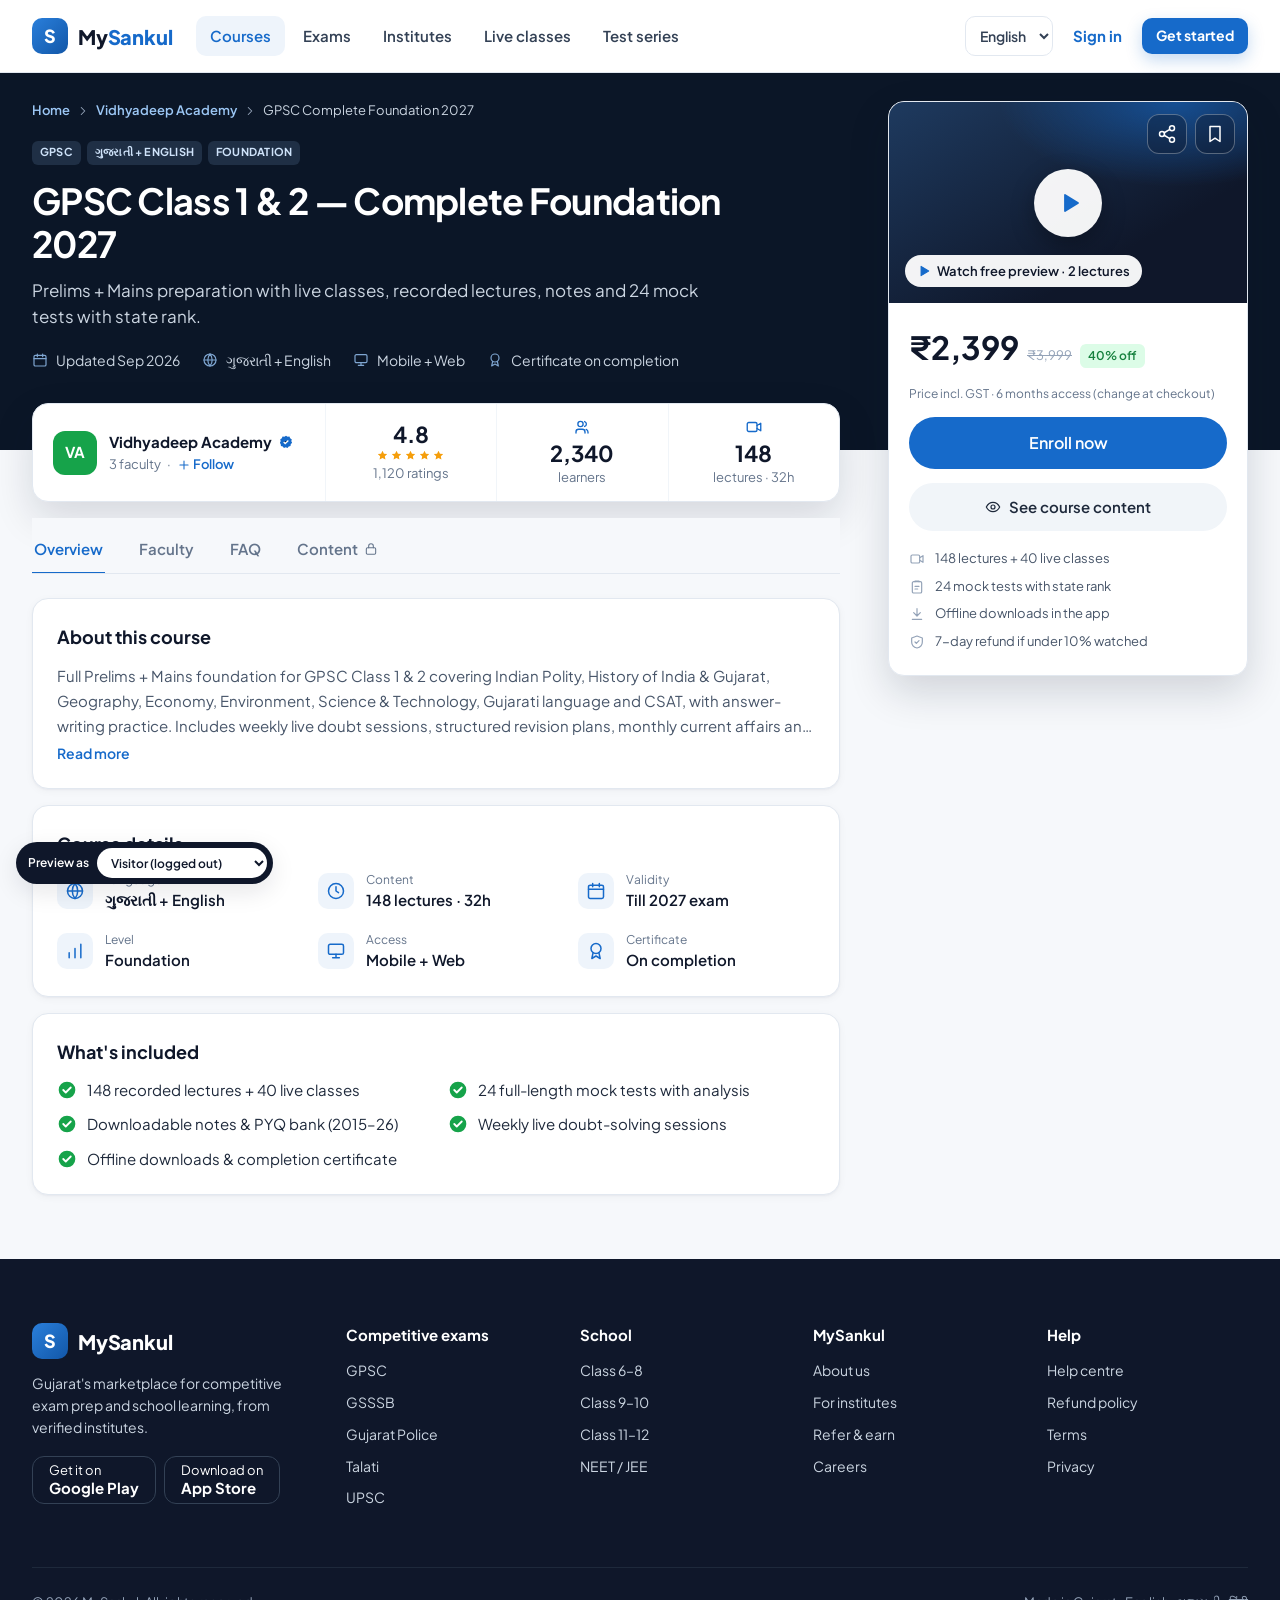
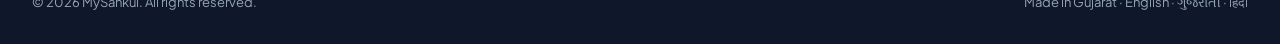
==== commit 079d07f4: "changes" ====
--- a/course.html
+++ b/course.html
@@ -74,7 +74,7 @@
   --shadow-card: 0 1px 2px rgba(15, 23, 42, .04), 0 2px 8px rgba(15, 23, 42, .04);
   --shadow-float: 0 8px 24px rgba(15, 23, 42, .10);
   --header-h: 72px;
-  --container: 1200px;
+  --container: 1264px;  /* 1216px content + 24px padding each side */
 }
 
 *, *::before, *::after { box-sizing: border-box; }
@@ -310,8 +310,8 @@
 </style>
 <style>
   /* ===== Default site header + footer (identical to index.html) — shown to logged-out visitors ===== */
-  .lg { --brand-50: #EEF3FF; --brand-200: #B9CCFF; --brand-500: #2E5BFF; --brand-600: #1F48E0; --brand-700: #1838B3; --ink-900: #0F172A; --ink-700: #334155; --ink-500: #64748B; --line: #E2E8F0; --line-soft: #EEF2F7; font-family: var(--font); line-height: 1.55; }
-  .lg .container { width: 100%; max-width: 1240px; margin: 0 auto; padding: 0 24px; }
+  .lg { --brand-50: #EEF4FB; --brand-200: #D0E1F4; --brand-500: #2A7FDB; --brand-600: #166ACA; --brand-700: #1257A8; --ink-900: #0F172A; --ink-700: #334155; --ink-500: #64748B; --line: #E2E8F0; --line-soft: #EEF2F7; font-family: var(--font); line-height: 1.55; }
+  .lg .container { width: 100%; max-width: 1264px; margin: 0 auto; padding: 0 24px; }
   .lg.site-header { position: sticky; top: 0; z-index: 50; background: rgba(255,255,255,.92); backdrop-filter: saturate(180%) blur(12px); -webkit-backdrop-filter: saturate(180%) blur(12px); border-bottom: 1px solid var(--line); }
   .lg.site-header .container { display: flex; align-items: center; gap: 24px; height: 72px; position: relative; }
   .lg .logo { display: flex; align-items: center; gap: 10px; font-weight: 800; font-size: 20px; letter-spacing: -.01em; color: var(--ink-900); }
@@ -327,7 +327,7 @@
   .lg .lang-select { height: 40px; border: 1px solid var(--line); border-radius: 10px; background: #fff; padding: 0 10px; font-size: 14px; font-weight: 600; color: var(--ink-700); }
   .lg .menu-toggle { display: none; }
   .lg .btn { display: inline-flex; align-items: center; justify-content: center; gap: 8px; height: 44px; padding: 0 20px; border-radius: 12px; font-size: 15px; font-weight: 700; white-space: nowrap; transition: background .15s, color .15s; }
-  .lg .btn-primary { background: var(--brand-600); color: #fff; box-shadow: 0 6px 16px rgba(31,72,224,.28); }
+  .lg .btn-primary { background: var(--brand-600); color: #fff; box-shadow: 0 6px 16px rgba(22,106,202,.25); }
   .lg .btn-primary:hover { background: var(--brand-700); }
   .lg .btn-ghost { color: var(--brand-600); padding: 0 12px; background: none; }
   .lg .btn-ghost:hover { background: var(--brand-50); }
@@ -380,43 +380,79 @@
   body.role-member  [data-role]:not([data-role~="member"]),
   body.role-student [data-role]:not([data-role~="student"]) { display: none !important; }
 
-  .page { display: grid; grid-template-columns: minmax(0, 1fr) 360px; gap: 28px; padding-top: 20px; padding-bottom: 120px; align-items: start; }
-  .crumbs { display: flex; gap: 6px; align-items: center; flex-wrap: wrap; font-size: 13px; color: var(--slate-500); margin-bottom: 16px; }
-  .crumbs a:hover { color: var(--blue-600); }
-
-  /* Hero cover */
-  .hero { position: relative; aspect-ratio: 16 / 8; border-radius: var(--r-16); overflow: hidden; }
-  .hero .cover { position: absolute; inset: 0; }
-  .hero .play { position: absolute; left: 50%; top: 50%; transform: translate(-50%, -50%); width: 72px; height: 72px; border-radius: 50%; background: rgba(255,255,255,.9); color: var(--blue-600); display: grid; place-items: center; box-shadow: var(--shadow-float); }
-  .hero .play:hover { background: #fff; }
-  .hero .prev { position: absolute; left: 50%; bottom: 16px; transform: translateX(-50%); height: 32px; padding: 0 14px; border-radius: var(--pill); background: rgba(15,23,42,.72); color: #fff; font-size: 13px; font-weight: 600; display: inline-flex; align-items: center; gap: 6px; white-space: nowrap; }
+  /* ---------- Hero: dark band + overlapping stat strip + floating buy card ---------- */
+  .c-wrap { overflow-x: clip; }
+  .c-grid { position: relative; isolation: isolate; display: grid; grid-template-columns: minmax(0, 1fr) 360px; column-gap: 48px; padding-bottom: 120px; }
+  .c-hero-txt { grid-column: 1; grid-row: 1; position: relative; padding-top: 28px; color: #fff; }
+  .c-hero-txt::before { content: ""; position: absolute; top: 0; bottom: 0; left: -100vw; right: -100vw; z-index: -1; background: radial-gradient(700px 360px at 18% 0%, rgba(22,106,202,.45), transparent 65%), radial-gradient(600px 300px at 90% 100%, rgba(22,106,202,.18), transparent 70%), #0B1627; }
+  .crumbs { display: flex; gap: 6px; align-items: center; flex-wrap: wrap; font-size: 13px; color: #94A3B8; margin-bottom: 20px; }
+  .crumbs a { color: #9CC7F5; font-weight: 600; }
+  .crumbs a:hover { color: #fff; }
+  .crumbs [aria-current] { color: #CBD5E1; }
+  .tags { display: flex; gap: 6px; flex-wrap: wrap; margin-bottom: 14px; }
+  .c-hero-txt .chip-s.s-blue { background: rgba(156,199,245,.14); color: #CFE3FA; }
+  .c-hero-txt .chip-s.s-purple { background: var(--purple-600); color: #fff; }
+  h1.title { font-size: 36px; line-height: 1.2; font-weight: 700; letter-spacing: -.02em; color: #fff; max-width: 760px; }
+  .lead { font-size: 17px; line-height: 1.55; color: #CBD5E1; margin-top: 12px; max-width: 680px; }
+  .c-facts { display: flex; flex-wrap: wrap; gap: 8px 22px; margin-top: 20px; font-size: 14px; color: #CBD5E1; }
+  .c-facts span { display: inline-flex; align-items: center; gap: 8px; }
+  .c-facts .icon { width: 16px; height: 16px; color: #7FA6D1; }
+  .hero-m { display: none; }
+
+  /* Stat strip straddles the band's bottom edge */
+  .c-strip { position: relative; display: grid; grid-template-columns: minmax(0, 1.7fr) repeat(3, minmax(0, 1fr)); align-items: stretch; margin-top: 32px; margin-bottom: -52px; background: #fff; color: var(--slate-900); border: 1px solid var(--slate-200); border-radius: var(--r-16); box-shadow: 0 16px 40px rgba(15, 23, 42, .14); overflow: hidden; }
+  .cs-inst { display: flex; align-items: center; gap: 12px; padding: 18px 20px; min-width: 0; }
+  .cs-inst .grow { flex: 1; min-width: 0; }
+  .cs-inst .n { display: inline-flex; align-items: center; gap: 6px; font-size: 15px; font-weight: 700; white-space: nowrap; }
+  .cs-inst .n:hover { color: var(--blue-600); }
+  .cs-inst .s { display: flex; align-items: center; gap: 6px; font-size: 13px; color: var(--slate-500); margin-top: 2px; }
+  .follow-link { font-size: 13px; gap: 2px; }
+  .follow-link[aria-pressed="true"] { color: var(--green-700); }
+  .cs-stat { display: flex; flex-direction: column; align-items: center; justify-content: center; gap: 2px; padding: 14px 12px; border-left: 1px solid var(--slate-100); text-align: center; }
+  .cs-stat > .icon { width: 18px; height: 18px; color: var(--blue-600); margin-bottom: 2px; }
+  .cs-stat b { font-size: 22px; font-weight: 700; line-height: 1.2; }
+  .cs-stat small { font-size: 13px; color: var(--slate-500); }
+  .stars { display: flex; gap: 1px; }
+  .stars .icon { width: 13px; height: 13px; color: var(--amber-500); fill: var(--amber-500); stroke: none; }
+  .follow-sm[aria-pressed="true"] { background: var(--blue-600); color: #fff; border-color: var(--blue-600); }
+
+  /* Preview video */
+  .hero { position: relative; aspect-ratio: 16 / 9; border-radius: var(--r-16); overflow: hidden; box-shadow: 0 12px 32px rgba(15, 23, 42, .14); }
+  .hero .cover { position: absolute; inset: 0; background: radial-gradient(70% 60% at 80% 0%, rgba(22,106,202,.6), transparent 70%), linear-gradient(150deg, #1E3A5F, #0F172A 70%); }
+  .hero .cover::before, .hero .cover::after { display: none; }
+  .hero .play { position: absolute; left: 50%; top: 50%; transform: translate(-50%, -50%); width: 68px; height: 68px; border-radius: 50%; background: rgba(255,255,255,.95); color: var(--blue-600); display: grid; place-items: center; box-shadow: 0 8px 24px rgba(0,0,0,.3); }
+  .hero .play .icon { fill: currentColor; margin-left: 3px; }
+  .hero .play:hover { background: #fff; transform: translate(-50%, -50%) scale(1.04); }
+  .hero .prev { position: absolute; left: 16px; bottom: 16px; height: 32px; padding: 0 12px; border-radius: var(--pill); background: rgba(255,255,255,.95); color: var(--slate-900); font-size: 13px; font-weight: 600; display: inline-flex; align-items: center; gap: 6px; }
+  .hero .prev .icon { color: var(--blue-600); fill: currentColor; }
   .hero .tools { position: absolute; top: 12px; right: 12px; display: flex; gap: 8px; }
   .glass { width: 40px; height: 40px; border-radius: 12px; display: grid; place-items: center; color: #fff; background: rgba(15,23,42,.35); border: 1px solid rgba(255,255,255,.3); backdrop-filter: blur(6px); }
   .glass[aria-pressed="true"] { color: #fff; background: var(--blue-600); border-color: var(--blue-600); }
 
-  .tags { display: flex; gap: 6px; flex-wrap: wrap; margin: 18px 0 10px; }
-  h1.title { font-size: 28px; line-height: 1.3; font-weight: 700; }
-  .inst { display: flex; align-items: center; gap: 12px; padding: 12px 14px; margin-top: 16px; border-radius: var(--r-12); background: var(--blue-50); border: 1px solid var(--blue-100); }
-  .inst .grow { flex: 1; min-width: 0; }
-  .inst .n { display: flex; align-items: center; gap: 6px; font-size: 15px; font-weight: 600; }
-  .inst .s { font-size: 12px; color: var(--slate-500); }
-  .follow-sm[aria-pressed="true"] { background: var(--blue-600); color: #fff; border-color: var(--blue-600); }
-  .meta { display: flex; justify-content: center; flex-wrap: wrap; font-size: 13px; color: var(--slate-500); margin-top: 12px; }
-  .meta .r { color: var(--amber-500); font-weight: 700; display: inline-flex; align-items: center; gap: 2px; }
-
-  .tabs-wrap { margin: 24px 0 20px; }
+  /* ---------- Body ---------- */
+  .c-main { grid-column: 1; grid-row: 2; padding-top: 68px; min-width: 0; }
+
+  /* Main tabs: underline bar that sticks under the header */
+  .tabs-wrap { position: sticky; top: var(--header-h); z-index: 6; background: var(--bg); margin-bottom: 24px; padding-top: 8px; }
+  #main-tabs { gap: 32px; padding: 0; background: none; border-radius: 0; border-bottom: 1px solid var(--slate-200); }
+  #main-tabs .seg-tab { flex: none; height: 48px; padding: 0 2px; border-radius: 0; background: none; box-shadow: none; font-size: 15px; font-weight: 600; color: var(--slate-500); border-bottom: 2px solid transparent; margin-bottom: -1px; }
+  #main-tabs .seg-tab:hover { color: var(--slate-900); }
+  #main-tabs .seg-tab[aria-selected="true"] { color: var(--blue-600); border-bottom-color: var(--blue-600); background: none; box-shadow: none; }
   .seg-tab .icon { width: 14px; height: 14px; }
 
-  /* Overview */
-  .desc { font-size: 15px; color: var(--slate-600); }
+  /* Overview: one white card per topic */
+  .sec-card { padding: 24px; }
+  .sec-card + .sec-card { margin-top: 16px; }
+  .sec-card h2 { font-size: 18px; font-weight: 700; margin-bottom: 14px; }
+  .desc { font-size: 15px; line-height: 1.65; color: var(--slate-600); }
   .desc.clamp { display: -webkit-box; -webkit-line-clamp: 3; -webkit-box-orient: vertical; overflow: hidden; }
-  .h-sec { font-size: 16px; font-weight: 700; margin: 24px 0 12px; }
-  .dgrid { display: grid; grid-template-columns: repeat(3, 1fr); gap: 10px; }
-  .dcell { display: flex; gap: 10px; align-items: center; padding: 12px; }
-  .dcell .l { font-size: 11px; color: var(--slate-500); }
-  .dcell .v { font-size: 14px; font-weight: 600; }
-  .checks li { display: flex; gap: 10px; align-items: center; padding: 6px 0; font-size: 14px; }
-  .checks .icon { color: var(--green-600); width: 20px; height: 20px; }
+  .dgrid { display: grid; grid-template-columns: repeat(3, 1fr); gap: 20px 24px; }
+  .dcell { display: flex; gap: 12px; align-items: center; min-width: 0; }
+  .dcell .l { font-size: 12px; color: var(--slate-500); }
+  .dcell .v { font-size: 15px; font-weight: 600; }
+  .checks { display: grid; grid-template-columns: 1fr 1fr; gap: 12px 24px; }
+  .checks li { display: flex; gap: 10px; align-items: flex-start; font-size: 15px; color: var(--slate-800); }
+  .checks .icon { color: var(--green-600); width: 20px; height: 20px; margin-top: 1px; }
 
   /* Faculty */
   .fac { display: grid; grid-template-columns: repeat(2, 1fr); gap: 12px; }
@@ -513,8 +549,11 @@
   .empty { text-align: center; padding: 28px 16px; color: var(--slate-500); font-size: 14px; }
 
   /* Side card */
-  .side { position: sticky; top: calc(var(--header-h) + 20px); display: grid; gap: 14px; }
-  .buy { padding: 20px; display: grid; gap: 14px; }
+  .side { grid-column: 2; grid-row: 1 / span 2; align-self: start; position: sticky; top: calc(var(--header-h) + 16px); z-index: 2; margin-top: 28px; display: grid; gap: 14px; }
+  .buy { padding: 0; overflow: hidden; box-shadow: 0 16px 40px rgba(15, 23, 42, .16); }
+  .buy .hero { border-radius: 0; box-shadow: none; }
+  .buy-in { padding: 20px; display: grid; gap: 14px; }
+  .prog-card { box-shadow: 0 16px 40px rgba(15, 23, 42, .16); }
   .buy .p { display: flex; align-items: baseline; gap: 8px; }
   .buy .p b { font-size: 32px; font-weight: 700; }
   .buy ul li { display: flex; gap: 10px; align-items: center; font-size: 13px; color: var(--slate-600); padding: 4px 0; }
@@ -563,11 +602,11 @@
   .proto { position: fixed; left: 16px; bottom: 16px; z-index: 110; display: flex; align-items: center; gap: 8px; padding: 6px 6px 6px 12px; border-radius: var(--pill); background: var(--slate-900); color: #fff; font-size: 12px; font-weight: 600; box-shadow: var(--shadow-float); }
   .proto select { height: 30px; border-radius: var(--pill); border: 0; padding: 0 10px; font-size: 12px; font-weight: 600; background: #fff; color: var(--slate-900); }
 
-  body.role-visitor .page { padding-bottom: 64px; }
-  body.role-visitor .side { top: 92px; }
+  body.role-visitor .c-grid { padding-bottom: 64px; }
   @media (max-width: 1080px) {
     body.role-visitor, body.role-member { padding-bottom: 84px; }
-    .page { grid-template-columns: minmax(0, 1fr); }
+    .c-grid { grid-template-columns: minmax(0, 1fr); }
+    .hero-m { display: block; margin-top: 24px; }
     .side { display: none; }
     .bottom { display: flex; }
     .fab { bottom: 96px; }
@@ -576,15 +615,29 @@
   @media (max-width: 760px) {
     .dgrid { grid-template-columns: 1fr 1fr; }
     .fac { grid-template-columns: 1fr; }
-    .hero { aspect-ratio: 16 / 10; border-radius: 0; margin: -20px -16px 0; }
-    h1.title { font-size: 22px; }
+    .c-hero-txt { padding-top: 20px; }
+    h1.title { font-size: 26px; }
+    .lead { font-size: 15px; }
+    .c-facts { gap: 8px 16px; font-size: 13px; }
+    .c-strip { grid-template-columns: repeat(3, minmax(0, 1fr)); margin-top: 24px; }
+    .cs-inst { grid-column: 1 / -1; border-bottom: 1px solid var(--slate-100); padding: 14px 16px; }
+    .cs-stat:nth-child(2) { border-left: 0; }
+    .cs-stat b { font-size: 18px; }
+    .cs-stat small { font-size: 12px; }
+    .c-main { padding-top: 64px; }
+    .dgrid { gap: 16px; }
+    .checks { grid-template-columns: 1fr; }
+    .cs-inst .n { display: flex; }
+    .dcell .v { font-size: 14px; }
+    .sec-card { padding: 20px 16px; }
     .crumbs { display: none; }
     .sched .hd, .sched .r { grid-template-columns: 52px 1fr 92px; padding: 10px 12px; }
     .lec { padding-left: 16px; }
     .subj .more { padding-left: 16px; }
     .ws-tabs .seg-tab { padding: 0 8px; font-size: 13px; }
-    #main-tabs { gap: 0; padding: 4px; }
-    #main-tabs .seg-tab { padding: 0 8px; font-size: 14px; height: 40px; }
+    #main-tabs { gap: 24px; }
+    #main-tabs .seg-tab { font-size: 14px; height: 44px; }
+    .tabs-wrap { padding-top: 8px; margin: 0 -16px 20px; padding-left: 16px; padding-right: 16px; }
     .proto span { display: none; }
   }
 </style>
@@ -597,7 +650,7 @@
     <button class="icon-btn menu-toggle" data-lg-menu aria-controls="lg-nav" aria-expanded="false" aria-label="Open menu"><svg class="icon"><use href="#i-menu"/></svg></button>
     <a href="index.html" class="logo" aria-label="MySankul home"><span class="logo-mark">S</span><span>My<b>Sankul</b></span></a>
     <nav class="main-nav" id="lg-nav" aria-label="Primary">
-      <a href="index.html#courses" data-nav="courses">Courses</a>
+      <a href="courses.html" data-nav="courses">Courses</a>
       <a href="index.html#exams" data-nav="exams">Exams</a>
       <a href="index.html#institutes" data-nav="institutes">Institutes</a>
       <a href="index.html#live" data-nav="live">Live classes</a>
@@ -650,12 +703,25 @@
   })();
 </script>
 
-<main id="main" class="container page">
-  <div>
+<main id="main" class="c-wrap">
+ <div class="container c-grid">
+  <!-- ================= HERO (dark band) ================= -->
+  <div class="c-hero-txt">
     <nav class="crumbs" aria-label="Breadcrumb"><a href="index.html">Home</a><svg class="icon icon-14"><use href="#i-chev"/></svg><a href="institute.html">Vidhyadeep Academy</a><svg class="icon icon-14"><use href="#i-chev"/></svg><span aria-current="page">GPSC Complete Foundation 2027</span></nav>
-
-    <!-- Hero with free preview (not shown once enrolled — app opens straight into the batch) -->
-    <div class="hero" data-role="visitor member">
+    <div class="tags">
+      <span class="chip-s caps s-blue">GPSC</span><span class="chip-s caps s-blue">ગુજરાતી + English</span><span class="chip-s caps s-blue">Foundation</span>
+      <span class="chip-s caps s-purple" data-role="student"><svg class="icon"><use href="#i-verified"/></svg>Purchased</span>
+    </div>
+    <h1 class="title">GPSC Class 1 & 2 — Complete Foundation 2027</h1>
+
+    <p class="lead">Prelims + Mains preparation with live classes, recorded lectures, notes and 24 mock tests with state rank.</p>
+    <div class="c-facts">
+      <span><svg class="icon"><use href="#i-calendar"/></svg>Updated Sep 2026</span>
+      <span><svg class="icon"><use href="#i-globe"/></svg>ગુજરાતી + English</span>
+      <span><svg class="icon"><use href="#i-monitor"/></svg>Mobile + Web</span>
+      <span><svg class="icon"><use href="#i-award"/></svg>Certificate on completion</span>
+    </div>
+    <div class="hero hero-m" data-role="visitor member">
       <div class="cover"></div>
       <div class="tools">
         <button class="glass" data-copy="https://mysankul.com/c/gpsc-foundation-2027" data-copy-msg="Course link copied" aria-label="Share course"><svg class="icon"><use href="#i-share"/></svg></button>
@@ -665,19 +731,20 @@
       <span class="prev"><svg class="icon icon-14"><use href="#i-play"/></svg>Watch free preview · 2 lectures</span>
     </div>
 
-    <div class="tags">
-      <span class="chip-s caps s-blue">GPSC</span><span class="chip-s caps s-blue">ગુજરાતી + English</span><span class="chip-s caps s-blue">Foundation</span>
-      <span class="chip-s caps s-purple" data-role="student"><svg class="icon"><use href="#i-verified"/></svg>Purchased</span>
+
+    <div class="c-strip">
+      <div class="cs-inst">
+        <span class="tile green">VA</span>
+        <div class="grow"><a href="institute.html" class="n">Vidhyadeep Academy<svg class="tick"><use href="#i-verified"/></svg></a><div class="s">3 faculty <span aria-hidden="true">·</span> <button class="link follow-link" id="follow" aria-pressed="false"><svg class="icon icon-14"><use href="#i-plus"/></svg><span>Follow</span></button></div></div>
+      </div>
+      <div class="cs-stat"><b>4.8</b><span class="stars" aria-label="Rated 4.8 out of 5"><svg class="icon star"><use href="#i-star"/></svg><svg class="icon star"><use href="#i-star"/></svg><svg class="icon star"><use href="#i-star"/></svg><svg class="icon star"><use href="#i-star"/></svg><svg class="icon star"><use href="#i-star"/></svg></span><small>1,120 ratings</small></div>
+      <div class="cs-stat"><svg class="icon"><use href="#i-users"/></svg><b>2,340</b><small>learners</small></div>
+      <div class="cs-stat"><svg class="icon"><use href="#i-video"/></svg><b>148</b><small>lectures · 32h</small></div>
     </div>
-    <h1 class="title">GPSC Class 1 & 2 — Complete Foundation 2027</h1>
-
-    <div class="inst">
-      <span class="tile green">VA</span>
-      <div class="grow"><a href="institute.html" class="n">Vidhyadeep Academy<svg class="tick"><use href="#i-verified"/></svg></a><div class="s">Course created by institute · 3 faculty</div></div>
-      <button class="btn btn-blue-outline btn-sm follow-sm" id="follow" aria-pressed="false"><svg class="icon icon-16"><use href="#i-plus"/></svg><span>Follow</span></button>
-    </div>
-    <div class="meta"><span class="r"><svg class="icon icon-14 star"><use href="#i-star"/></svg>4.8</span><span class="dot-sep">2,340 learners</span><span class="dot-sep">148 lectures</span><span class="dot-sep">32h</span></div>
-
+  </div>
+
+  <!-- ================= MAIN COLUMN ================= -->
+  <div class="c-main">
     <div class="tabs-wrap">
       <div class="seg-tabs" role="tablist" aria-label="Course sections" id="main-tabs">
         <button class="seg-tab" role="tab" id="t-overview" aria-controls="overview" aria-selected="true">Overview</button>
@@ -689,20 +756,22 @@
 
     <!-- ================= OVERVIEW ================= -->
     <section id="overview" role="tabpanel" aria-labelledby="t-overview">
-      <p class="desc clamp" id="desc">Full Prelims + Mains foundation for GPSC Class 1 & 2 covering Indian Polity, History of India & Gujarat, Geography, Economy, Environment, Science & Technology, Gujarati language and CSAT, with answer-writing practice. Includes weekly live doubt sessions, structured revision plans, monthly current affairs and 24 full-length mock tests with state-level ranking. Taught bilingually in Gujarati and English by faculty with a combined 40+ years of GPSC teaching.</p>
+      <div class="card sec-card"><h2>About this course</h2><p class="desc clamp" id="desc">Full Prelims + Mains foundation for GPSC Class 1 & 2 covering Indian Polity, History of India & Gujarat, Geography, Economy, Environment, Science & Technology, Gujarati language and CSAT, with answer-writing practice. Includes weekly live doubt sessions, structured revision plans, monthly current affairs and 24 full-length mock tests with state-level ranking. Taught bilingually in Gujarati and English by faculty with a combined 40+ years of GPSC teaching.</p>
       <button class="link" id="more" style="margin-top:4px">Read more</button>
 
-      <h2 class="h-sec">Course details</h2>
+      </div>
+      <div class="card sec-card"><h2>Course details</h2>
       <div class="dgrid">
-        <div class="card dcell"><span class="ic-tile"><svg class="icon"><use href="#i-globe"/></svg></span><div><div class="l">Language</div><div class="v">ગુજરાતી + English</div></div></div>
-        <div class="card dcell"><span class="ic-tile"><svg class="icon"><use href="#i-clock"/></svg></span><div><div class="l">Content</div><div class="v">148 lectures · 32h</div></div></div>
-        <div class="card dcell"><span class="ic-tile"><svg class="icon"><use href="#i-calendar"/></svg></span><div><div class="l">Validity</div><div class="v">Till 2027 exam</div></div></div>
-        <div class="card dcell"><span class="ic-tile"><svg class="icon"><use href="#i-level"/></svg></span><div><div class="l">Level</div><div class="v">Foundation</div></div></div>
-        <div class="card dcell"><span class="ic-tile"><svg class="icon"><use href="#i-monitor"/></svg></span><div><div class="l">Access</div><div class="v">Mobile + Web</div></div></div>
-        <div class="card dcell"><span class="ic-tile"><svg class="icon"><use href="#i-award"/></svg></span><div><div class="l">Certificate</div><div class="v">On completion</div></div></div>
+        <div class="dcell"><span class="ic-tile"><svg class="icon"><use href="#i-globe"/></svg></span><div><div class="l">Language</div><div class="v">ગુજરાતી + English</div></div></div>
+        <div class="dcell"><span class="ic-tile"><svg class="icon"><use href="#i-clock"/></svg></span><div><div class="l">Content</div><div class="v">148 lectures · 32h</div></div></div>
+        <div class="dcell"><span class="ic-tile"><svg class="icon"><use href="#i-calendar"/></svg></span><div><div class="l">Validity</div><div class="v">Till 2027 exam</div></div></div>
+        <div class="dcell"><span class="ic-tile"><svg class="icon"><use href="#i-level"/></svg></span><div><div class="l">Level</div><div class="v">Foundation</div></div></div>
+        <div class="dcell"><span class="ic-tile"><svg class="icon"><use href="#i-monitor"/></svg></span><div><div class="l">Access</div><div class="v">Mobile + Web</div></div></div>
+        <div class="dcell"><span class="ic-tile"><svg class="icon"><use href="#i-award"/></svg></span><div><div class="l">Certificate</div><div class="v">On completion</div></div></div>
       </div>
 
-      <h2 class="h-sec">What's included</h2>
+      </div>
+      <div class="card sec-card"><h2>What's included</h2>
       <ul class="checks">
         <li><svg class="icon"><use href="#i-check-circle"/></svg>148 recorded lectures + 40 live classes</li>
         <li><svg class="icon"><use href="#i-check-circle"/></svg>24 full-length mock tests with analysis</li>
@@ -710,6 +779,7 @@
         <li><svg class="icon"><use href="#i-check-circle"/></svg>Weekly live doubt-solving sessions</li>
         <li><svg class="icon"><use href="#i-check-circle"/></svg>Offline downloads & completion certificate</li>
       </ul>
+      </div>
     </section>
 
     <!-- ================= FACULTY ================= -->
@@ -784,6 +854,17 @@
   <!-- ================= SIDE (desktop) ================= -->
   <aside class="side" aria-label="Enrollment">
     <div class="card buy" data-role="visitor member">
+      <div class="hero" data-role="visitor member">
+      <div class="cover"></div>
+      <div class="tools">
+        <button class="glass" data-copy="https://mysankul.com/c/gpsc-foundation-2027" data-copy-msg="Course link copied" aria-label="Share course"><svg class="icon"><use href="#i-share"/></svg></button>
+        <button class="glass" data-bookmark aria-pressed="false" aria-label="Bookmark course"><svg class="icon"><use href="#i-bookmark"/></svg></button>
+      </div>
+      <button class="play" aria-label="Play free preview" onclick="previewPlay('Introduction to GPSC Class 1 & 2')"><svg class="icon icon-24"><use href="#i-play"/></svg></button>
+      <span class="prev"><svg class="icon icon-14"><use href="#i-play"/></svg>Watch free preview · 2 lectures</span>
+    </div>
+
+      <div class="buy-in">
       <div class="p"><b>₹2,399</b><span class="strike">₹3,999</span><span class="chip-s s-green">40% off</span></div>
       <div class="t-12 c-500">Price incl. GST · 6 months access (change at checkout)</div>
       <button class="btn btn-primary btn-lg btn-block" data-enroll>Enroll now</button>
@@ -794,6 +875,7 @@
         <li><svg class="icon"><use href="#i-download"/></svg>Offline downloads in the app</li>
         <li><svg class="icon"><use href="#i-shield"/></svg>7-day refund if under 10% watched</li>
       </ul>
+      </div>
     </div>
     <div class="card prog-card" data-role="student">
       <div style="display:flex;gap:14px;align-items:center"><div class="ring" style="--p:48"><span>48%</span></div><div><div class="t-16">Your progress</div><div class="t-13 c-500">71 of 148 lectures · 9 tests</div></div></div>
@@ -802,6 +884,7 @@
       <button class="btn btn-outline btn-block" data-open="sh-plan" data-plan-mode="renew">Extend access</button>
     </div>
   </aside>
+ </div>
 </main>
 
 <footer class="lg site-footer" data-role="visitor">
@@ -847,7 +930,6 @@
   <button class="btn btn-primary btn-sm" onclick="previewPlay('Directive Principles — Part 2', true)">Resume</button>
 </div>
 
-<a href="#" class="fab" aria-label="Open SkillSankul"><svg class="icon icon-24"><use href="#i-arrow-up-right"/></svg></a>
 
 <!-- ================= SHEETS ================= -->
 <div class="sheet-bg" id="sh-plan" role="dialog" aria-modal="true" aria-labelledby="plan-t">
@@ -963,7 +1045,11 @@
     link: '<path d="M10 14a4 4 0 0 0 5.7 0l3-3a4 4 0 0 0-5.7-5.7l-1 1"/><path d="M14 10a4 4 0 0 0-5.7 0l-3 3a4 4 0 0 0 5.7 5.7l1-1"/>',
     radio: '<circle cx="12" cy="12" r="2"/><path d="M16.2 7.8a6 6 0 0 1 0 8.4M7.8 16.2a6 6 0 0 1 0-8.4M19 5a10 10 0 0 1 0 14M5 19A10 10 0 0 1 5 5"/>',
     'bell-on': '<path d="M6 8a6 6 0 1 1 12 0c0 7 3 9 3 9H3s3-2 3-9" fill="currentColor"/><path d="M10.3 21a1.9 1.9 0 0 0 3.4 0"/>',
-    'external': '<path d="M14 4h6v6M20 4l-9 9M18 14v5a1 1 0 0 1-1 1H5a1 1 0 0 1-1-1V7a1 1 0 0 1 1-1h5"/>'
+    'external': '<path d="M14 4h6v6M20 4l-9 9M18 14v5a1 1 0 0 1-1 1H5a1 1 0 0 1-1-1V7a1 1 0 0 1 1-1h5"/>',
+    heart: '<path d="M12 20s-7.5-4.6-7.5-10.2A4.3 4.3 0 0 1 12 7.2a4.3 4.3 0 0 1 7.5 2.6C19.5 15.4 12 20 12 20Z"/>',
+    'heart-fill': '<path d="M12 20s-7.5-4.6-7.5-10.2A4.3 4.3 0 0 1 12 7.2a4.3 4.3 0 0 1 7.5 2.6C19.5 15.4 12 20 12 20Z" fill="currentColor"/>',
+    sliders: '<path d="M4 7h9M17 7h3M4 17h3M11 17h9"/><circle cx="15" cy="7" r="2"/><circle cx="9" cy="17" r="2"/>',
+    grid: '<rect x="4" y="4" width="7" height="7" rx="1.5"/><rect x="13" y="4" width="7" height="7" rx="1.5"/><rect x="4" y="13" width="7" height="7" rx="1.5"/><rect x="13" y="13" width="7" height="7" rx="1.5"/>'
   };
   const sprite = document.createElementNS('http://www.w3.org/2000/svg', 'svg');
   sprite.setAttribute('aria-hidden', 'true');
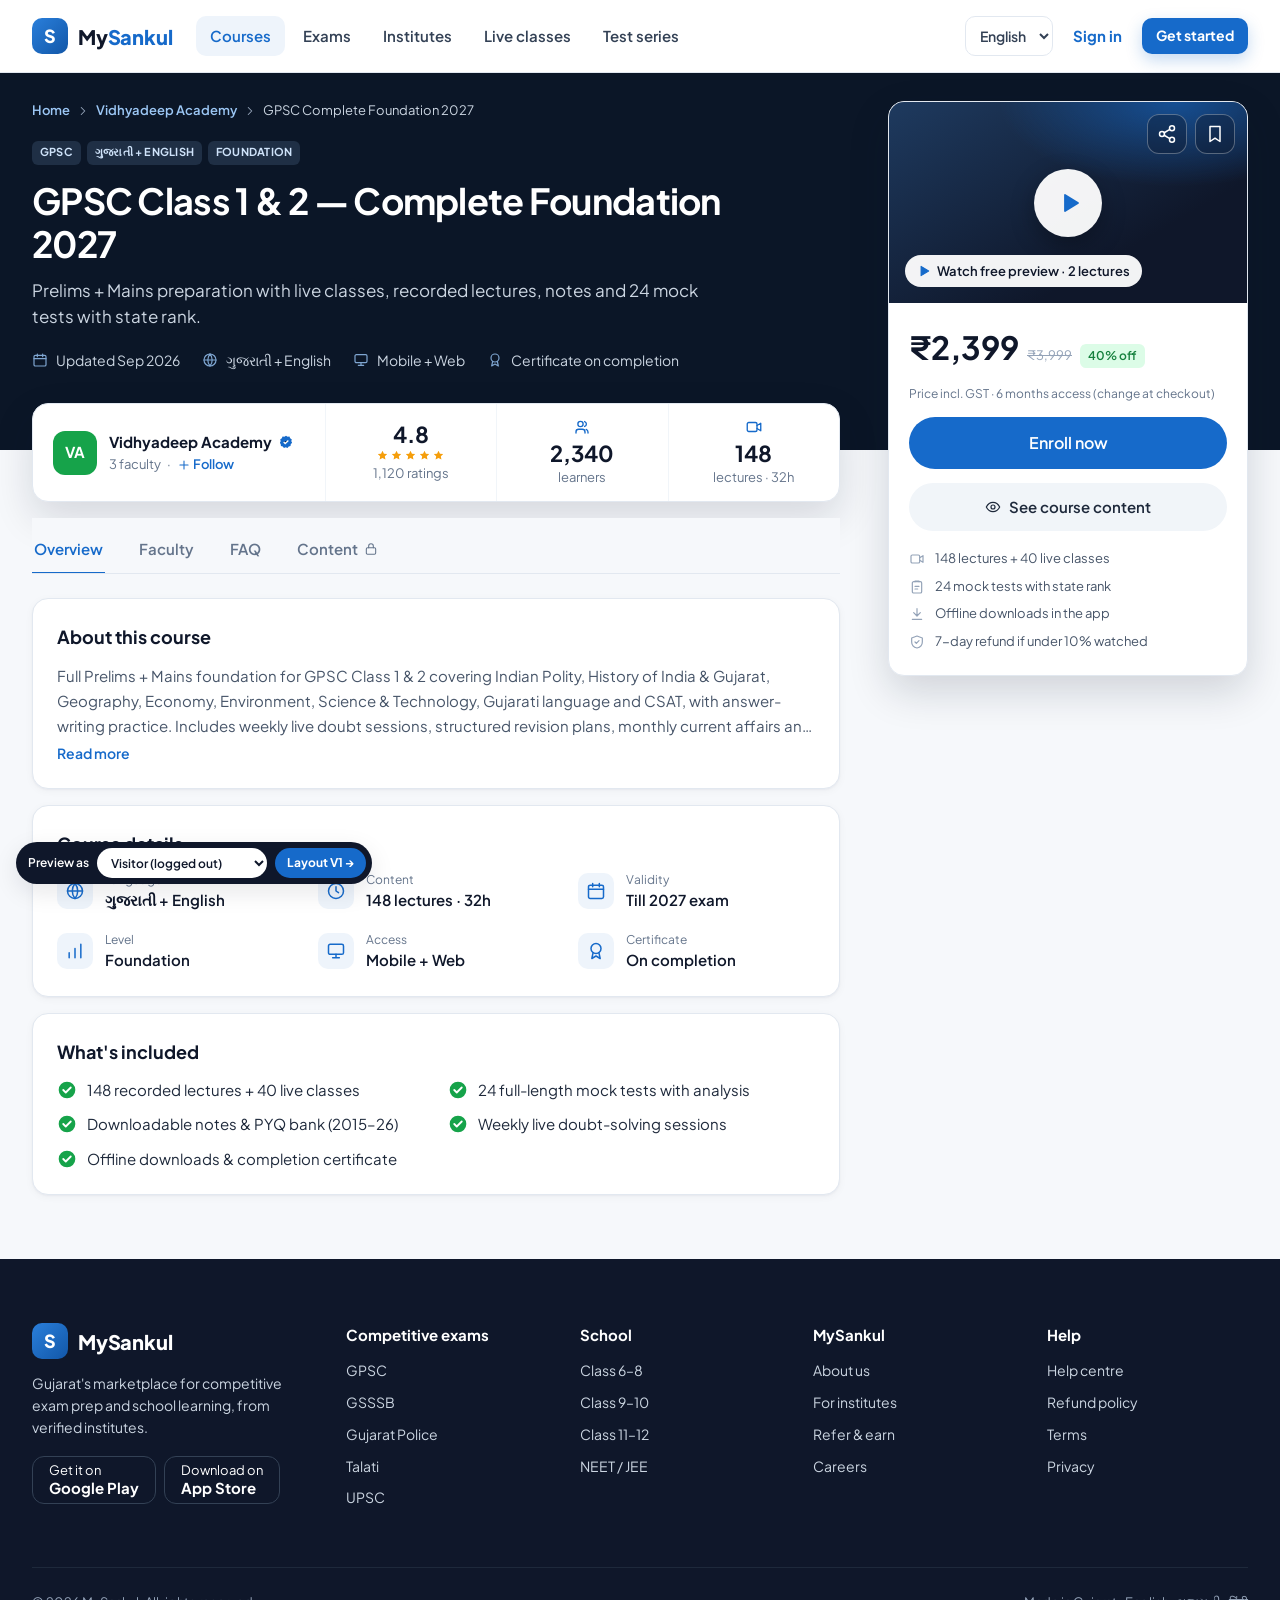
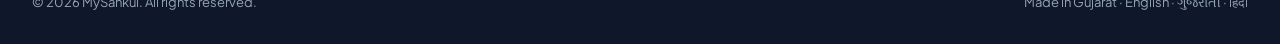
==== commit 03a42a86: "V3" ====
--- a/course.html
+++ b/course.html
@@ -640,6 +640,8 @@
     .tabs-wrap { padding-top: 8px; margin: 0 -16px 20px; padding-left: 16px; padding-right: 16px; }
     .proto span { display: none; }
   }
+  .proto-lay { height: 30px; display: inline-flex; align-items: center; padding: 0 12px; border-radius: 999px; background: #166ACA; color: #fff; font-size: 12px; font-weight: 700; white-space: nowrap; }
+  .proto-lay:hover { background: #1257A8; }
 </style>
 </head>
 <body class="role-visitor" data-nav="courses" data-unav="learn">
@@ -654,7 +656,7 @@
       <a href="index.html#exams" data-nav="exams">Exams</a>
       <a href="index.html#institutes" data-nav="institutes">Institutes</a>
       <a href="index.html#live" data-nav="live">Live classes</a>
-      <a href="index.html#tests" data-nav="tests">Test series</a>
+      <a href="test-series.html" data-nav="tests">Test series</a>
     </nav>
     <div class="header-actions">
       <label class="sr-only" for="lg-lang">Language</label>
@@ -673,7 +675,7 @@
       <a href="home.html" data-unav="home">Home</a>
       <a href="home.html#live" data-unav="live">Live Classes</a>
       <a href="home.html#learn" data-unav="learn">Learn</a>
-      <a href="home.html#tests" data-unav="tests">Tests</a>
+      <a href="test-series.html?as=member#my" data-unav="tests">Tests</a>
     </nav>
     <form class="header-search" role="search" onsubmit="event.preventDefault()">
       <label for="lg-q" class="sr-only">Search</label>
@@ -971,6 +973,7 @@
     <option value="student-15">Enrolled · 15 days left</option>
     <option value="student-7">Enrolled · 7 days left</option>
   </select>
+  <a class="proto-lay" href="course-v1.html">Layout V1 →</a>
 </label>
 
 <script>
@@ -1385,5 +1388,6 @@
   if (params.get('enroll') && role === 'member') setTimeout(() => openPlan('enroll'), 300);
 })();
 </script>
+<script>document.querySelectorAll('.proto-lay').forEach(a=>a.addEventListener('click',e=>{e.preventDefault();const as=new URLSearchParams(location.search).get('as');location.href=a.getAttribute('href')+(as&&as!=='visitor'?'?as='+as.replace(/-\d+$/,''):'');}));</script>
 </body>
 </html>
